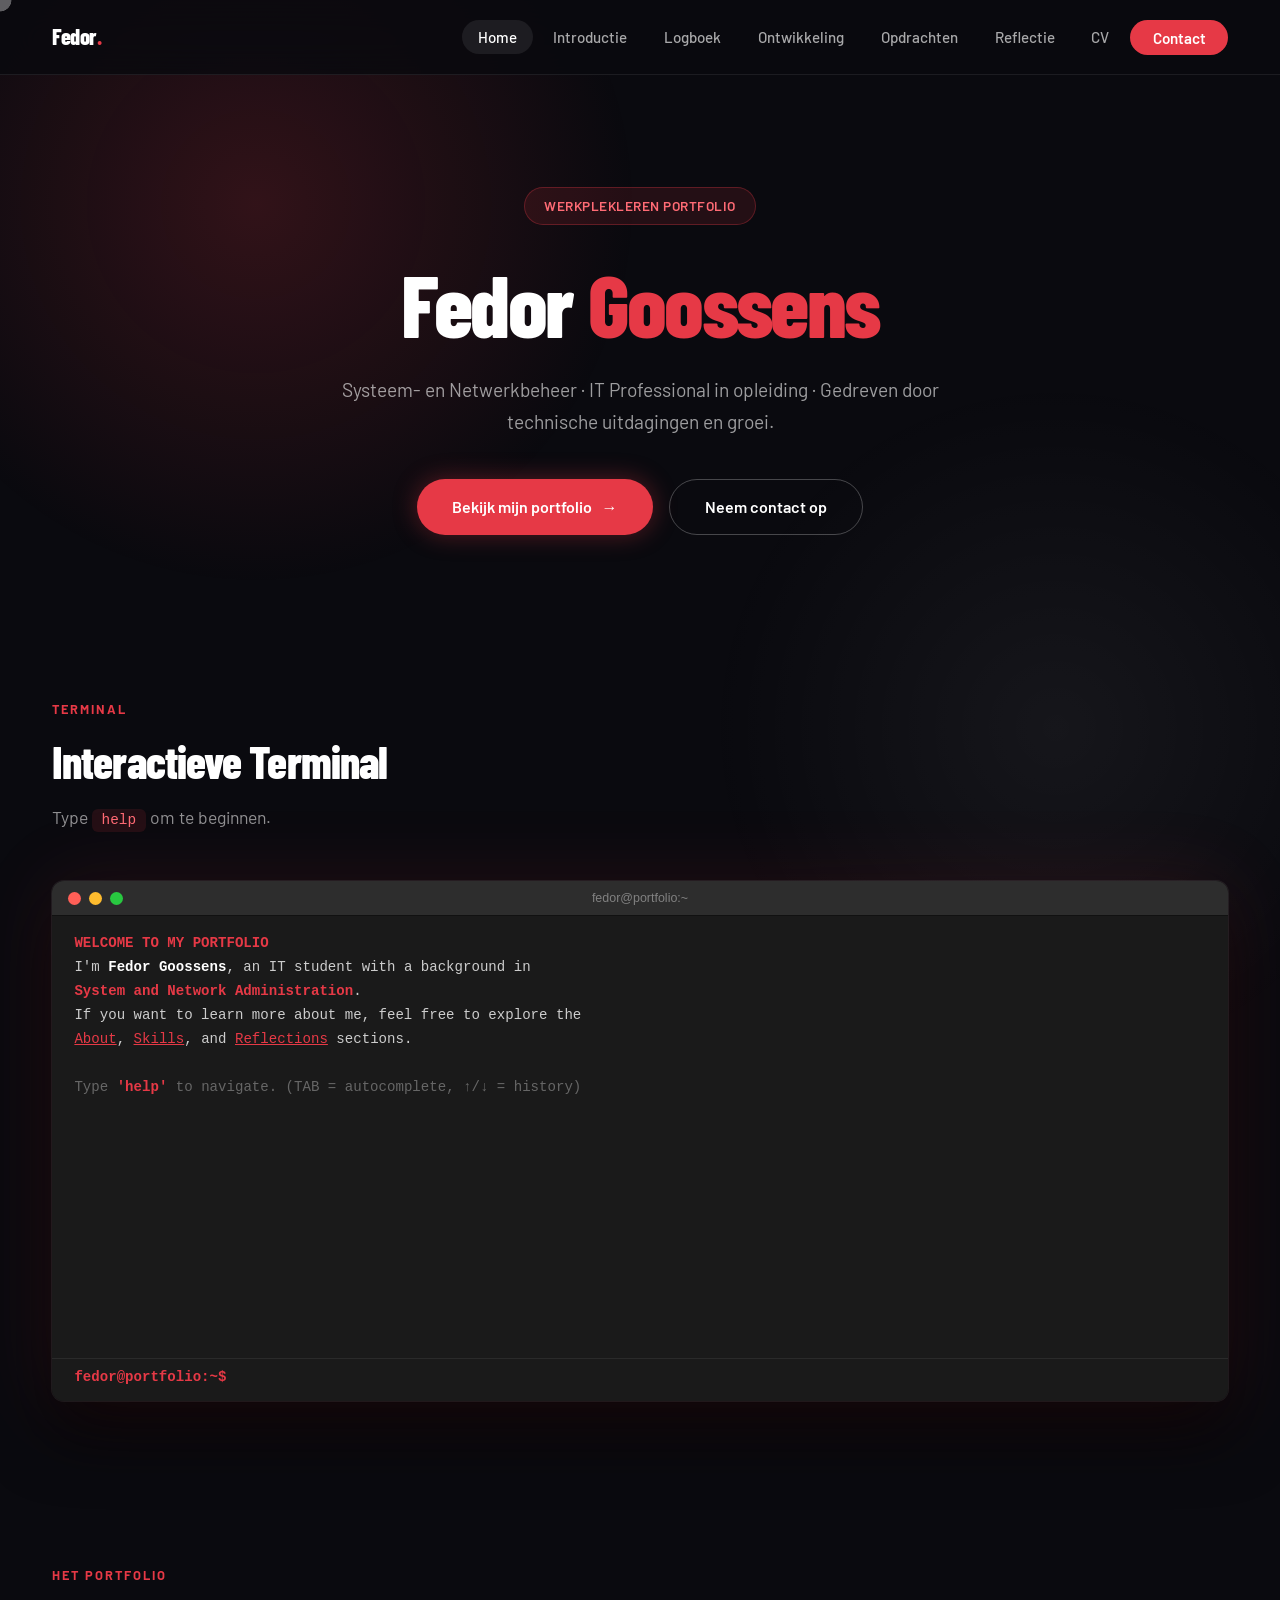
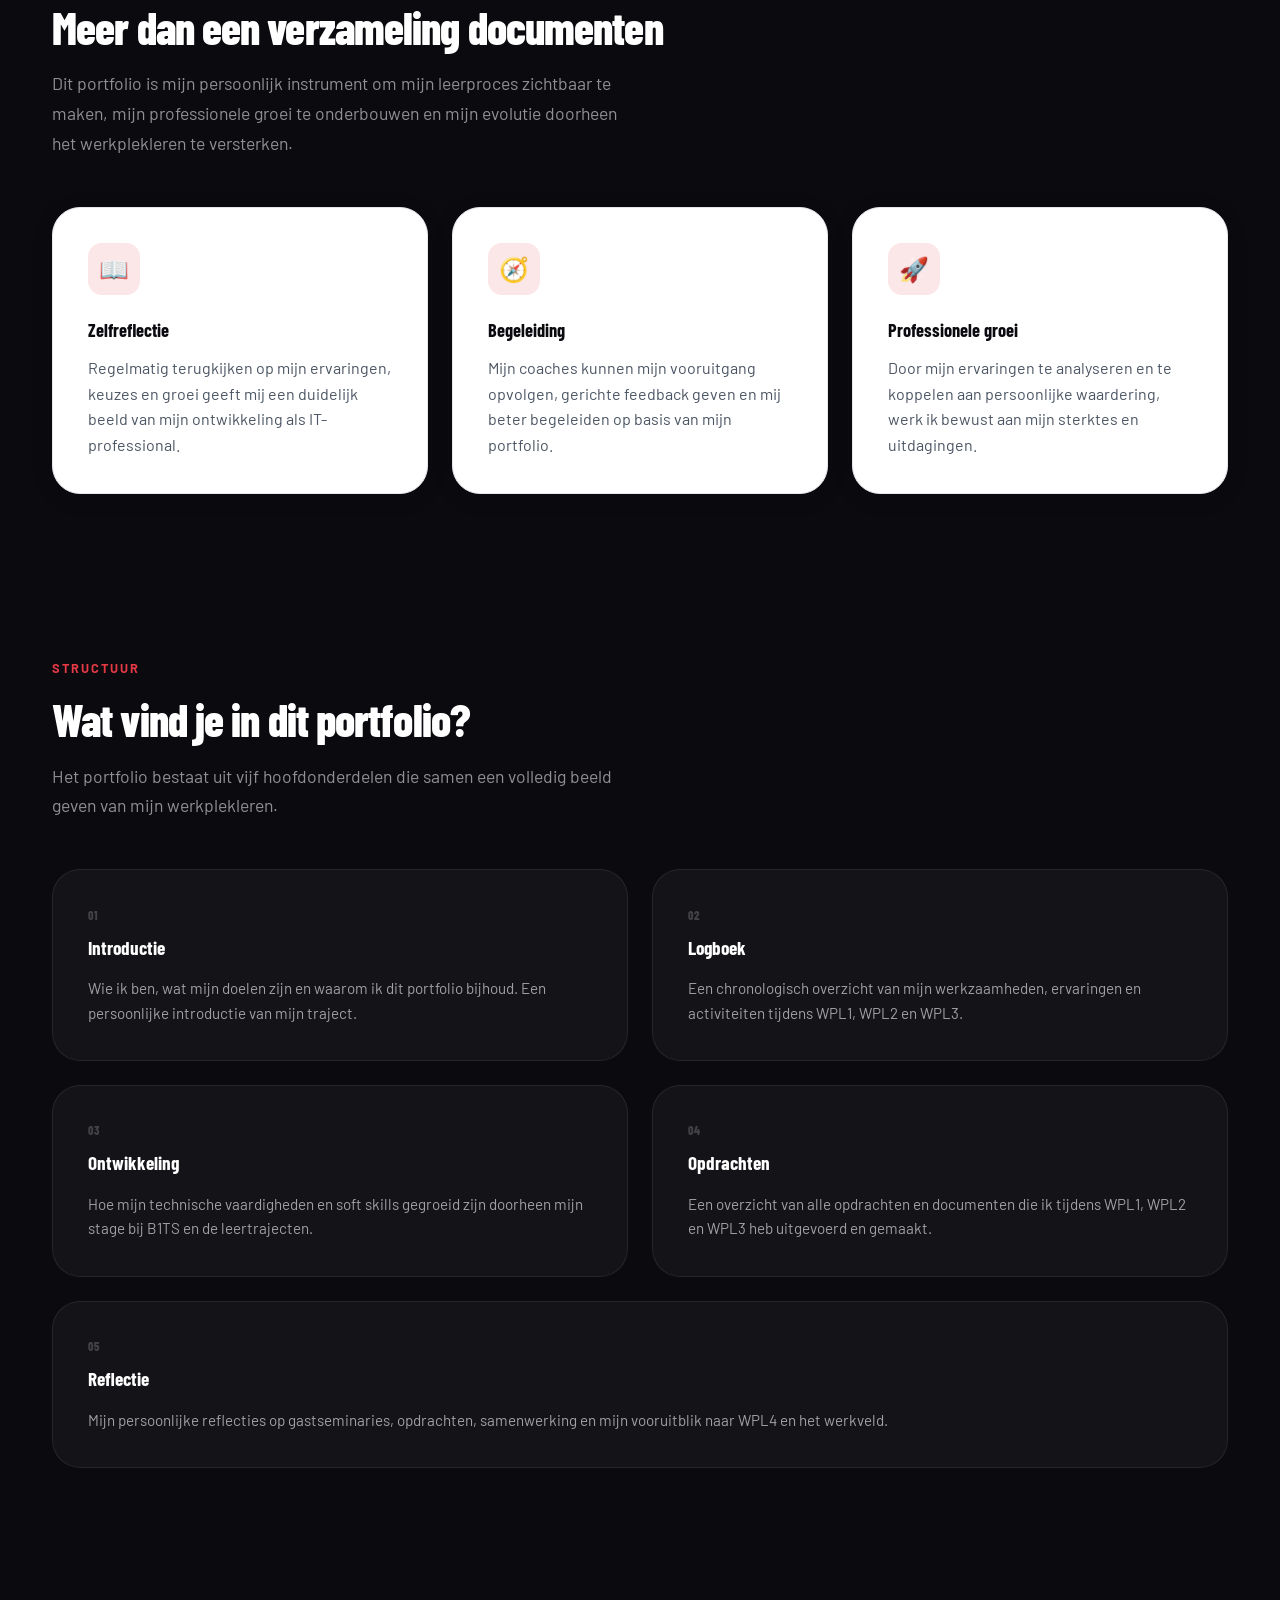
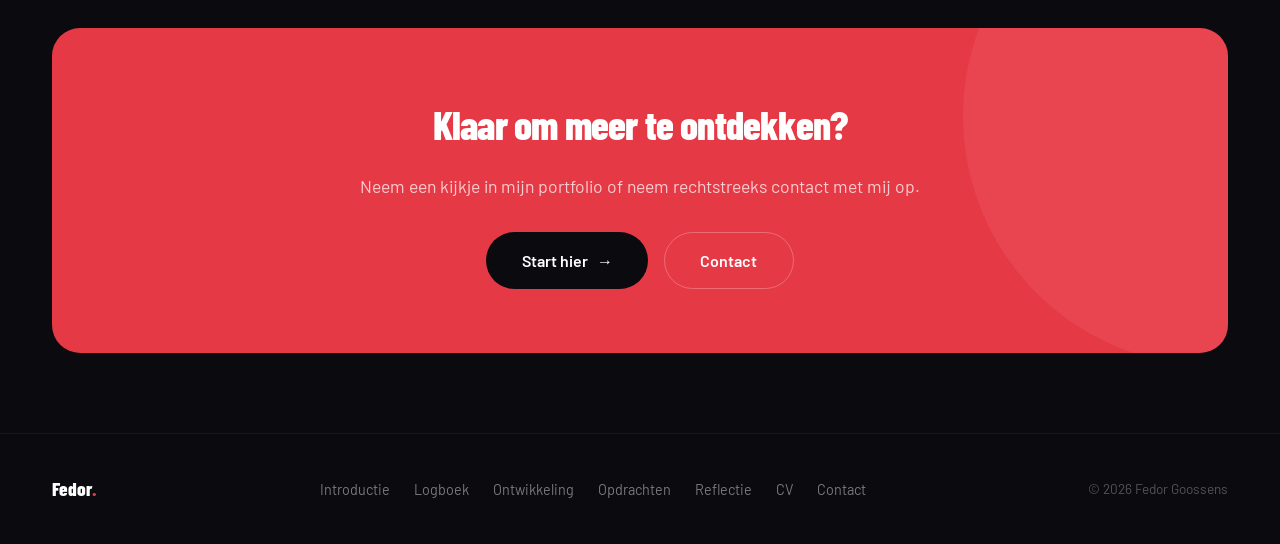
==== index.html @ 0ab0ee17 "Add files via upload" ====
<!DOCTYPE html>
<html lang="nl">
<head>
    <meta charset="UTF-8">
    <meta name="viewport" content="width=device-width, initial-scale=1.0">
    <title>Portfolio – Fedor Goossens</title>
    <link rel="stylesheet" href="https://cdnjs.cloudflare.com/ajax/libs/animate.css/4.1.1/animate.min.css">
    <link rel="stylesheet" href="style.css">
</head>
<body>

<!-- ===== NAVIGATIE ===== -->
<header>
    <nav class="navbar">
        <a href="index.html" class="logo">Fedor<span>.</span></a>
        <ul class="nav-links" id="navLinks">
            <li><a href="index.html" class="active">Home</a></li>
            <li><a href="introductie.html">Introductie</a></li>
            <li><a href="logboek.html">Logboek</a></li>
            <li><a href="ontwikkeling.html">Ontwikkeling</a></li>
            <li><a href="opdrachten.html">Opdrachten</a></li>
            <li><a href="reflectie.html">Reflectie</a></li>
            <li><a href="cv.html">CV</a></li>
            <li><a href="contact.html" class="nav-cta">Contact</a></li>
        </ul>
        <div class="nav-toggle" id="navToggle">
            <span></span><span></span><span></span>
        </div>
    </nav>
</header>

<!-- ===== HERO ===== -->
<section class="hero">
    <div class="container">
        <div class="hero-badge fade-up d1"> Werkplekleren Portfolio</div>
        <h1 class="fade-up d2">Fedor <span class="highlight">Goossens</span></h1>
        <p class="fade-up d3">Systeem- en Netwerkbeheer · IT Professional in opleiding · Gedreven door technische uitdagingen en groei.</p>
        <div class="fade-up d4" style="display:flex; gap:1rem; justify-content:center; flex-wrap:wrap;">
            <a href="introductie.html" class="btn btn-primary btn-arrow"><span>Bekijk mijn portfolio</span></a>
            <a href="contact.html" class="btn btn-outline"><span>Neem contact op</span></a>
        </div>
    </div>
</section>

<!-- ===== TERMINAL ===== -->
<section>
    <div class="container">
        <div class="fade-up">
            <div class="section-label">Terminal</div>
            <h2 class="section-title">Interactieve Terminal</h2>
            <p class="section-subtitle">Type <code style="background:rgba(230,57,70,0.12);color:#ff6b75;padding:0.2rem 0.6rem;border-radius:6px;font-size:0.9rem;">help</code> om te beginnen.</p>
        </div>
        <div id="terminal-wrapper" class="fade-up d2">
            <div id="terminal">
                <div id="terminal-titlebar">
                    <span class="t-dot" style="background:#ff5f57;"></span>
                    <span class="t-dot" style="background:#febc2e;"></span>
                    <span class="t-dot" style="background:#28c840;"></span>
                    <span id="terminal-title">fedor@portfolio:~</span>
                </div>
                <div id="terminal-output">
                    <div class="t-welcome">
                        <span class="t-red">WELCOME TO MY PORTFOLIO</span><br>
                        I'm <span class="t-white">Fedor Goossens</span>, an IT student with a background in<br>
                        <span class="t-red">System and Network Administration</span>.<br>
                        If you want to learn more about me, feel free to explore the<br>
                        <span class="t-link" onclick="navigateTo('introductie.html')">About</span>, <span class="t-link" onclick="navigateTo('ontwikkeling.html')">Skills</span>, and <span class="t-link" onclick="navigateTo('reflectie.html')">Reflections</span> sections.<br><br>
                        <span class="t-muted">Type <span class="t-red">'help'</span> to navigate. (TAB = autocomplete, ↑/↓ = history)</span>
                    </div>
                </div>
                <div id="terminal-input-line">
                    <span class="t-prompt">fedor@portfolio:~$&nbsp;</span>
                    <input type="text" id="terminal-input" autocomplete="off" autocorrect="off" autocapitalize="off" spellcheck="false" placeholder="">
                </div>
            </div>
        </div>
    </div>
</section>

<!-- ===== OVER HET PORTFOLIO ===== -->
<section>
    <div class="container">
        <div class="fade-up">
            <div class="section-label">Het portfolio</div>
            <h2 class="section-title">Meer dan een verzameling documenten</h2>
            <p class="section-subtitle">Dit portfolio is mijn persoonlijk instrument om mijn leerproces zichtbaar te maken, mijn professionele groei te onderbouwen en mijn evolutie doorheen het werkplekleren te versterken.</p>
        </div>
        <div class="grid-3">
            <div class="card fade-up d1">
                <div class="card-icon">📖</div>
                <h3 style="font-family:'Barlow Condensed',sans-serif; font-size:1.15rem; font-weight:700; margin-bottom:0.6rem;">Zelfreflectie</h3>
                <p>Regelmatig terugkijken op mijn ervaringen, keuzes en groei geeft mij een duidelijk beeld van mijn ontwikkeling als IT-professional.</p>
            </div>
            <div class="card fade-up d2">
                <div class="card-icon">🧭</div>
                <h3 style="font-family:'Barlow Condensed',sans-serif; font-size:1.15rem; font-weight:700; margin-bottom:0.6rem;">Begeleiding</h3>
                <p>Mijn coaches kunnen mijn vooruitgang opvolgen, gerichte feedback geven en mij beter begeleiden op basis van mijn portfolio.</p>
            </div>
            <div class="card fade-up d3">
                <div class="card-icon">🚀</div>
                <h3 style="font-family:'Barlow Condensed',sans-serif; font-size:1.15rem; font-weight:700; margin-bottom:0.6rem;">Professionele groei</h3>
                <p>Door mijn ervaringen te analyseren en te koppelen aan persoonlijke waardering, werk ik bewust aan mijn sterktes en uitdagingen.</p>
            </div>
        </div>
    </div>
</section>

<!-- ===== STRUCTUUR ===== -->
<section>
    <div class="container">
        <div class="fade-up">
            <div class="section-label">Structuur</div>
            <h2 class="section-title">Wat vind je in dit portfolio?</h2>
            <p class="section-subtitle">Het portfolio bestaat uit vijf hoofdonderdelen die samen een volledig beeld geven van mijn werkplekleren.</p>
        </div>
        <div class="grid-2">
            <a href="introductie.html" class="card-dark fade-up d1" style="text-decoration:none;">
                <div class="step-number">01</div>
                <h3>Introductie</h3>
                <p>Wie ik ben, wat mijn doelen zijn en waarom ik dit portfolio bijhoud. Een persoonlijke introductie van mijn traject.</p>
            </a>
            <a href="logboek.html" class="card-dark fade-up d2" style="text-decoration:none;">
                <div class="step-number">02</div>
                <h3>Logboek</h3>
                <p>Een chronologisch overzicht van mijn werkzaamheden, ervaringen en activiteiten tijdens WPL1, WPL2 en WPL3.</p>
            </a>
            <a href="ontwikkeling.html" class="card-dark fade-up d3" style="text-decoration:none;">
                <div class="step-number">03</div>
                <h3>Ontwikkeling</h3>
                <p>Hoe mijn technische vaardigheden en soft skills gegroeid zijn doorheen mijn stage bij B1TS en de leertrajecten.</p>
            </a>
            <a href="opdrachten.html" class="card-dark fade-up d4" style="text-decoration:none;">
                <div class="step-number">04</div>
                <h3>Opdrachten</h3>
                <p>Een overzicht van alle opdrachten en documenten die ik tijdens WPL1, WPL2 en WPL3 heb uitgevoerd en gemaakt.</p>
            </a>
            <a href="reflectie.html" class="card-dark fade-up d5" style="text-decoration:none; grid-column: 1 / -1;">
                <div class="step-number">05</div>
                <h3>Reflectie</h3>
                <p>Mijn persoonlijke reflecties op gastseminaries, opdrachten, samenwerking en mijn vooruitblik naar WPL4 en het werkveld.</p>
            </a>
        </div>
    </div>
</section>

<!-- ===== CTA ===== -->
<section>
    <div class="container">
        <div class="cta-banner fade-up">
            <h2>Klaar om meer te ontdekken?</h2>
            <p>Neem een kijkje in mijn portfolio of neem rechtstreeks contact met mij op.</p>
            <div style="display:flex; gap:1rem; justify-content:center; flex-wrap:wrap;">
                <a href="introductie.html" class="btn btn-dark btn-arrow"><span>Start hier</span></a>
                <a href="contact.html" class="btn btn-outline"><span>Contact</span></a>
            </div>
        </div>
    </div>
</section>


<!-- ===== FOOTER ===== -->
<footer>
    <div class="container">
        <div class="footer-inner">
            <a href="index.html" class="footer-logo">Fedor<span>.</span></a>
            <div class="footer-links">
                <a href="introductie.html">Introductie</a>
                <a href="logboek.html">Logboek</a>
                <a href="ontwikkeling.html">Ontwikkeling</a>
                <a href="opdrachten.html">Opdrachten</a>
                <a href="reflectie.html">Reflectie</a>
                <a href="cv.html">CV</a>
                <a href="contact.html">Contact</a>
            </div>
            <span class="footer-copy">© 2026 Fedor Goossens</span>
        </div>
    </div>
</footer>

<script>
    // Hamburger menu
    const toggle = document.getElementById('navToggle');
    const links  = document.getElementById('navLinks');
    toggle.addEventListener('click', () => links.classList.toggle('open'));

    // Fade-up on scroll
    const observer = new IntersectionObserver((entries) => {
        entries.forEach(e => {
            if (e.isIntersecting) {
                e.target.style.animation = 'fadeUp 0.7s cubic-bezier(0.4,0,0.2,1) forwards';
                observer.unobserve(e.target);
            }
        });
    }, { threshold: 0.1 });

    document.querySelectorAll('.card, .card-dark, .cta-banner').forEach(el => {
        if (!el.classList.contains('fade-up')) {
            el.style.opacity = '0';
            observer.observe(el);
        }
    });
</script>

<script>
// ===== TERMINAL =====
const output   = document.getElementById('terminal-output');
const input    = document.getElementById('terminal-input');
const wrapper  = document.getElementById('terminal-wrapper');
let history    = [];
let historyIdx = -1;

const COMMANDS = ['help','ls','whoami','skills','contact','status','ping','uptime','neofetch','man','clear',
                  'introductie','logboek','ontwikkeling','opdrachten','reflectie','home'];

const BOOT_TIME = new Date(Date.now() - 1000 * 60 * 60 * 24 * 12);

function navigateTo(page) { window.location.href = page; }

function print(html) {
    const div = document.createElement('div');
    div.className = 't-line';
    div.innerHTML = html;
    output.appendChild(div);
    output.scrollTop = output.scrollHeight;
}

function printBlank() {
    const div = document.createElement('span');
    div.className = 't-blank';
    output.appendChild(div);
    output.scrollTop = output.scrollHeight;
}

function handleCommand(raw) {
    const trimmed = raw.trim();
    if (!trimmed) return;

    history.unshift(trimmed);
    historyIdx = -1;

    print(`<span class="t-cmd-echo">fedor@portfolio:~$ ${escHtml(trimmed)}</span>`);

    const parts = trimmed.split(/\s+/);
    const cmd   = parts[0].toLowerCase();
    const args  = parts.slice(1);

    switch (cmd) {

        case 'help':
            print('<span class="t-white t-bold">commands:</span>');
            print('  <span class="t-cyan">help</span>                  toon beschikbare commando\'s');
            print('  <span class="t-cyan">ls</span> <span class="t-muted">[ -l ]</span>             toon secties');
            print('  <span class="t-cyan">whoami</span>                over mij');
            print('  <span class="t-cyan">skills</span> <span class="t-muted">[--top]</span>        toon vaardigheden');
            print('  <span class="t-cyan">contact</span>               contactgegevens');
            print('  <span class="t-cyan">status</span>                beschikbaarheid / focus');
            print('  <span class="t-cyan">ping</span> <span class="t-muted">&lt;target&gt;</span>         simuleer ping');
            print('  <span class="t-cyan">uptime</span>                portfolio uptime');
            print('  <span class="t-cyan">neofetch</span>              systeem samenvatting');
            print('  <span class="t-cyan">man</span> <span class="t-muted">&lt;topic&gt;</span>           mini handleiding');
            print('  <span class="t-cyan">clear</span>                 leeg scherm');
            printBlank();
            print('<span class="t-white t-bold">secties:</span>');
            print('  home | introductie | logboek | ontwikkeling | opdrachten | reflectie | contact');
            printBlank();
            print('<span class="t-muted">tip: typ een sectienaam om er naartoe te gaan (bv. \'skills\')</span>');
            break;

        case 'ls':
            if (args.includes('-l')) {
                print('<span class="t-muted">drwxr-xr-x  introductie/</span>');
                print('<span class="t-muted">drwxr-xr-x  logboek/</span>');
                print('<span class="t-muted">drwxr-xr-x  ontwikkeling/</span>');
                print('<span class="t-muted">drwxr-xr-x  opdrachten/</span>');
                print('<span class="t-muted">drwxr-xr-x  reflectie/</span>');
                print('<span class="t-muted">-rw-r--r--  contact.html</span>');
            } else {
                print('<span class="t-cyan">introductie/</span>  <span class="t-cyan">logboek/</span>  <span class="t-cyan">ontwikkeling/</span>  <span class="t-cyan">opdrachten/</span>  <span class="t-cyan">reflectie/</span>  <span class="t-cyan">contact.html</span>');
            }
            break;

        case 'whoami':
            printBlank();
            print('<span class="t-white t-bold">Fedor Goossens</span>');
            printBlank();
            print('  <span class="t-table-key">Opleiding</span>     <span class="t-table-val">Systeem- en Netwerkbeheer (SNE)</span>');
            print('  <span class="t-table-key">Stage</span>         <span class="t-table-val">B1TS – IT bedrijf</span>');
            print('  <span class="t-table-key">Focus</span>         <span class="t-table-val">Linux, netwerken, automatisatie</span>');
            print('  <span class="t-table-key">Ambitie</span>       <span class="t-table-val">Systeembeheerder / Netwerkbeheerder</span>');
            print('  <span class="t-table-key">Sterktes</span>      <span class="t-table-val">Analytisch denken, troubleshooting, zelfstandig</span>');
            printBlank();
            break;

        case 'skills':
            if (args.includes('--top')) {
                print('<span class="t-white t-bold">Top skills:</span>');
                print('  <span class="t-red">★★★★★</span>  WatchGuard / Firewall');
                print('  <span class="t-red">★★★★★</span>  VLAN & Netwerksegmentatie');
                print('  <span class="t-red">★★★★☆</span>  Linux (Ubuntu Server)');
                print('  <span class="t-red">★★★★☆</span>  Veeam Backup & Replication');
                print('  <span class="t-red">★★★★☆</span>  PowerShell / Scripting');
            } else {
                print('<span class="t-white t-bold">Technische skills:</span>');
                print('  <span class="t-cyan">Netwerk</span>     WatchGuard, VLAN, UniFi, DHCP, VPN, Trunking');
                print('  <span class="t-cyan">Servers</span>     Windows Server, Ubuntu Server, Azure, iLO');
                print('  <span class="t-cyan">Tools</span>       Veeam, Pulseway, TeamViewer, Windows Admin Center');
                print('  <span class="t-cyan">Scripting</span>   PowerShell, Podman, Bash');
                printBlank();
                print('<span class="t-muted">Tip: gebruik \'skills --top\' voor top 5 • of ga naar </span><span class="t-link" onclick="navigateTo(\'ontwikkeling.html\')">ontwikkeling</span>');
            }
            break;

        case 'contact':
            printBlank();
            print('  <span class="t-table-key">📧 Email</span>     <span class="t-white">fedor.goossens@outlook.com</span>');
            print('  <span class="t-table-key">🌐 Portfolio</span>  <span class="t-white">localhost:3000</span>');
            printBlank();
            print('  <span class="t-muted">Of ga direct naar de </span><span class="t-link" onclick="navigateTo(\'contact.html\')">contactpagina</span>');
            printBlank();
            break;

        case 'status':
            printBlank();
            print('  <span class="t-green">●</span>  <span class="t-white">Beschikbaar voor WPL4</span>');
            print('  <span class="t-green">●</span>  <span class="t-white">Reactietijd: &lt; 24 uur</span>');
            print('  <span class="t-yellow">●</span>  <span class="t-white">Focus: Linux, netwerken & automatisatie</span>');
            print('  <span class="t-cyan">●</span>  <span class="t-white">Stage bij B1TS – WPL3 voltooid</span>');
            printBlank();
            break;

        case 'ping':
            const target = args[0] || 'portfolio';
            print(`PING ${escHtml(target)} – 56 data bytes`);
            [12, 9, 11, 10].forEach((ms, i) => {
                setTimeout(() => print(`64 bytes from ${escHtml(target)}: icmp_seq=${i+1} ttl=64 time=<span class="t-green">${ms} ms</span>`), i * 300);
            });
            setTimeout(() => {
                print('');
                print(`--- ${escHtml(target)} ping statistics ---`);
                print('4 packets transmitted, <span class="t-green">4 received</span>, 0% packet loss');
            }, 1400);
            break;

        case 'uptime':
            const now   = new Date();
            const diff  = now - BOOT_TIME;
            const days  = Math.floor(diff / 86400000);
            const hours = Math.floor((diff % 86400000) / 3600000);
            const mins  = Math.floor((diff % 3600000) / 60000);
            print(`up <span class="t-green">${days} days, ${hours}:${String(mins).padStart(2,'0')}</span>, load average: <span class="t-cyan">0.42, 0.38, 0.31</span>`);
            break;

        case 'neofetch':
            printBlank();
            print('        <span class="t-red">██████</span>      <span class="t-white t-bold">fedor</span><span class="t-muted">@</span><span class="t-white t-bold">portfolio</span>');
            print('       <span class="t-red">████████</span>     <span class="t-muted">──────────────────</span>');
            print('      <span class="t-red">██</span>  <span class="t-white">██</span>  <span class="t-red">██</span>    <span class="t-cyan">OS:</span>      Portfolio v1.0');
            print('      <span class="t-red">████████████</span>  <span class="t-cyan">Shell:</span>   terminal.js');
            print('       <span class="t-red">██████████</span>   <span class="t-cyan">Opleiding:</span> SNE – Systeem & Netwerk');
            print('        <span class="t-red">████████</span>    <span class="t-cyan">Stage:</span>   B1TS');
            print('         <span class="t-red">██████</span>     <span class="t-cyan">Focus:</span>   Linux · Netwerk · Cloud');
            print('          <span class="t-red">████</span>      <span class="t-cyan">Email:</span>   fedor.goossens@outlook.com');
            printBlank();
            break;

        case 'man':
            const topic = args[0];
            const manuals = {
                whoami:   'Geeft informatie over Fedor Goossens: opleiding, stage, focus en sterktes.',
                skills:   'Toont technische vaardigheden. Gebruik --top voor de top 5.',
                contact:  'Toont contactgegevens en een link naar het contactformulier.',
                ping:     'Simuleert een netwerkping naar een doelwit. Gebruik: ping <target>',
                neofetch: 'Toont een systeem-samenvatting in ASCII stijl.',
                status:   'Toont beschikbaarheid, reactietijd en huidige focus.',
                ls:       'Toont de secties van het portfolio. Gebruik -l voor details.',
                uptime:   'Toont hoe lang het portfolio al online is.',
            };
            if (!topic) {
                print('<span class="t-yellow">Gebruik: man &lt;command&gt;</span>');
                print(`Beschikbare topics: ${Object.keys(manuals).join(', ')}`);
            } else if (manuals[topic]) {
                printBlank();
                print(`<span class="t-white t-bold">MAN PAGE – ${topic.toUpperCase()}</span>`);
                print(`  ${manuals[topic]}`);
                printBlank();
            } else {
                print(`<span class="t-yellow">Geen handleiding voor '${escHtml(topic)}'</span>`);
            }
            break;

        case 'clear':
            output.innerHTML = '';
            break;

        // Navigatie shortcuts
        case 'home':         navigateTo('index.html');        break;
        case 'introductie':  navigateTo('introductie.html');  break;
        case 'logboek':      navigateTo('logboek.html');      break;
        case 'ontwikkeling': navigateTo('ontwikkeling.html'); break;
        case 'skills':       navigateTo('ontwikkeling.html'); break;
        case 'opdrachten':   navigateTo('opdrachten.html');   break;
        case 'reflectie':    navigateTo('reflectie.html');    break;
        case 'about':        navigateTo('introductie.html');  break;
        case 'education':    navigateTo('ontwikkeling.html'); break;

        default:
            print(`<span class="t-yellow">Commando niet gevonden: '${escHtml(cmd)}'</span> — typ <span class="t-red">help</span> voor een overzicht.`);
    }
}

function escHtml(str) {
    return str.replace(/&/g,'&amp;').replace(/</g,'&lt;').replace(/>/g,'&gt;');
}

// Input afhandeling
input.addEventListener('keydown', (e) => {
    if (e.key === 'Enter') {
        handleCommand(input.value);
        input.value = '';
    } else if (e.key === 'ArrowUp') {
        e.preventDefault();
        if (historyIdx < history.length - 1) {
            historyIdx++;
            input.value = history[historyIdx];
        }
    } else if (e.key === 'ArrowDown') {
        e.preventDefault();
        if (historyIdx > 0) {
            historyIdx--;
            input.value = history[historyIdx];
        } else {
            historyIdx = -1;
            input.value = '';
        }
    } else if (e.key === 'Tab') {
        e.preventDefault();
        const val = input.value.trim();
        const match = COMMANDS.find(c => c.startsWith(val));
        if (match) input.value = match;
    }
});

// Klik op terminal = focus input
document.getElementById('terminal').addEventListener('click', () => input.focus());
</script>
    <script src="cursor.js"></script>
    <script src="scroll-animate.js"></script>
    <script>const sa = new ScrollAnimate();</script>
</body>
</html>
---- style.css ----
/* ============================================================
   FEDOR GOOSSENS – PORTFOLIO  |  style.css
   Dark theme · Rood/Wit glow · Klikkracht-geïnspireerd
   ============================================================ */

@import url('https://fonts.googleapis.com/css2?family=Barlow+Condensed:wght@600;700;800&family=Barlow:wght@300;400;500;600&display=swap');

/* ===== VARIABELEN ===== */
:root {
    --bg:           #0a0a0f;
    --bg-card:      #ffffff;
    --bg-card2:     #f8f8fc;
    --text-dark:    #0a0a0f;
    --text-white:   #ffffff;
    --text-muted:   #6b7280;
    --red:          #e63946;
    --red-glow:     rgba(230, 57, 70, 0.45);
    --red-soft:     rgba(230, 57, 70, 0.12);
    --white-glow:   rgba(255, 255, 255, 0.08);
    --border:       rgba(255,255,255,0.08);
    --border-card:  #e5e7eb;
    --radius-xl:    28px;
    --radius-lg:    20px;
    --radius-md:    14px;
    --radius-pill:  60px;
    --shadow-card:  0 4px 24px rgba(0,0,0,0.08);
    --shadow-hover: 0 20px 48px rgba(0,0,0,0.14);
    --transition:   all 0.3s cubic-bezier(0.4, 0, 0.2, 1);
}

/* ===== RESET ===== */
*, *::before, *::after {
    margin: 0;
    padding: 0;
    box-sizing: border-box;
}

html { scroll-behavior: smooth; }

body {
    background-color: var(--bg);
    font-family: 'Barlow', system-ui, sans-serif;
    color: var(--text-white);
    line-height: 1.6;
    -webkit-font-smoothing: antialiased;
    overflow-x: hidden;
}

/* ===== ACHTERGROND GLOW ===== */
body::before {
    content: '';
    position: fixed;
    top: -20%;
    left: -10%;
    width: 60vw;
    height: 60vw;
    background: radial-gradient(ellipse, rgba(230,57,70,0.18) 0%, transparent 70%);
    border-radius: 50%;
    pointer-events: none;
    z-index: 0;
    animation: glowPulse 8s ease-in-out infinite alternate;
}

body::after {
    content: '';
    position: fixed;
    bottom: -20%;
    right: -10%;
    width: 55vw;
    height: 55vw;
    background: radial-gradient(ellipse, rgba(255,255,255,0.05) 0%, transparent 70%);
    border-radius: 50%;
    pointer-events: none;
    z-index: 0;
    animation: glowPulse 10s ease-in-out infinite alternate-reverse;
}

@keyframes glowPulse {
    0%   { opacity: 0.6; transform: scale(1); }
    100% { opacity: 1;   transform: scale(1.1); }
}

/* ===== FADE-IN ANIMATIES ===== */
@keyframes fadeUp {
    from { opacity: 0; transform: translateY(32px); }
    to   { opacity: 1; transform: translateY(0); }
}

@keyframes fadeIn {
    from { opacity: 0; }
    to   { opacity: 1; }
}

.fade-up {
    opacity: 0;
    animation: fadeUp 0.7s cubic-bezier(0.4,0,0.2,1) forwards;
}

.fade-up.d1 { animation-delay: 0.1s; }
.fade-up.d2 { animation-delay: 0.2s; }
.fade-up.d3 { animation-delay: 0.3s; }
.fade-up.d4 { animation-delay: 0.4s; }
.fade-up.d5 { animation-delay: 0.5s; }
.fade-up.d6 { animation-delay: 0.6s; }

/* ===== CONTAINER ===== */
.container {
    max-width: 1240px;
    margin: 0 auto;
    padding: 0 2rem;
    position: relative;
    z-index: 1;
}

/* ===== NAVIGATIE ===== */
header {
    position: sticky;
    top: 0;
    z-index: 100;
    background: rgba(10, 10, 15, 0.85);
    backdrop-filter: blur(20px);
    -webkit-backdrop-filter: blur(20px);
    border-bottom: 1px solid var(--border);
}

.navbar {
    display: flex;
    justify-content: space-between;
    align-items: center;
    padding: 1.2rem 2rem;
    max-width: 1240px;
    margin: 0 auto;
}

.logo {
    font-family: 'Barlow Condensed', sans-serif;
    font-size: 1.4rem;
    font-weight: 800;
    color: var(--text-white);
    text-decoration: none;
    letter-spacing: -0.02em;
}

.logo span {
    color: var(--red);
}

.nav-links {
    display: flex;
    align-items: center;
    gap: 0.3rem;
    list-style: none;
}

.nav-links a {
    text-decoration: none;
    color: rgba(255,255,255,0.65);
    font-weight: 500;
    font-size: 0.95rem;
    padding: 0.5rem 1rem;
    border-radius: var(--radius-pill);
    transition: var(--transition);
    position: relative;
}

.nav-links a:hover,
.nav-links a.active {
    color: var(--text-white);
    background: rgba(255,255,255,0.08);
}

.nav-cta {
    background: var(--red) !important;
    color: var(--text-white) !important;
    padding: 0.55rem 1.4rem !important;
    border-radius: var(--radius-pill) !important;
    font-weight: 600 !important;
    overflow: hidden;
    position: relative;
}

.nav-cta::after {
    content: '';
    position: absolute;
    inset: 0;
    background: rgba(255,255,255,0);
    transition: var(--transition);
}

.nav-cta:hover::after {
    background: rgba(255,255,255,0.12);
}

/* Hamburger menu (mobiel) */
.nav-toggle {
    display: none;
    flex-direction: column;
    gap: 5px;
    cursor: pointer;
    padding: 4px;
}

.nav-toggle span {
    width: 24px;
    height: 2px;
    background: var(--text-white);
    border-radius: 2px;
    transition: var(--transition);
}

/* ===== HERO SECTION ===== */
.hero {
    padding: 7rem 0 5rem;
    position: relative;
    z-index: 1;
    text-align: center;
}

.hero-badge {
    display: inline-flex;
    align-items: center;
    gap: 0.5rem;
    background: rgba(230,57,70,0.12);
    border: 1px solid rgba(230,57,70,0.3);
    color: #ff6b75;
    padding: 0.45rem 1.2rem;
    border-radius: var(--radius-pill);
    font-size: 0.85rem;
    font-weight: 600;
    margin-bottom: 2rem;
    letter-spacing: 0.5px;
    text-transform: uppercase;
}

.hero h1 {
    font-family: 'Barlow Condensed', sans-serif;
    font-size: clamp(2.8rem, 7vw, 5.5rem);
    font-weight: 800;
    line-height: 1.05;
    letter-spacing: -0.03em;
    margin-bottom: 1.5rem;
    color: var(--text-white);
}

.hero h1 .highlight {
    color: var(--red);
}

.hero p {
    font-size: 1.2rem;
    color: rgba(255,255,255,0.6);
    max-width: 600px;
    margin: 0 auto 2.5rem;
    line-height: 1.7;
}

/* ===== KNOPPEN ===== */
.btn {
    display: inline-flex;
    align-items: center;
    gap: 0.6rem;
    padding: 0.9rem 2.2rem;
    border-radius: var(--radius-pill);
    font-size: 1rem;
    font-weight: 600;
    text-decoration: none;
    cursor: pointer;
    border: none;
    transition: var(--transition);
    position: relative;
    overflow: hidden;
    font-family: 'Barlow', sans-serif;
}

.btn::before {
    content: '';
    position: absolute;
    left: -100%;
    top: 0;
    width: 100%;
    height: 100%;
    background: rgba(255,255,255,0.15);
    transition: left 0.35s cubic-bezier(0.4,0,0.2,1);
    z-index: 0;
}

.btn:hover::before {
    left: 0;
}

.btn span, .btn svg {
    position: relative;
    z-index: 1;
}

.btn-primary {
    background: var(--red);
    color: white;
    box-shadow: 0 0 24px rgba(230,57,70,0.35);
}

.btn-primary:hover {
    transform: translateY(-2px);
    box-shadow: 0 0 36px rgba(230,57,70,0.55);
}

.btn-outline {
    background: transparent;
    color: var(--text-white);
    border: 1.5px solid rgba(255,255,255,0.25);
}

.btn-outline:hover {
    border-color: rgba(255,255,255,0.6);
    transform: translateY(-2px);
}

.btn-dark {
    background: var(--text-dark);
    color: white;
}

.btn-dark:hover {
    background: #1a1a2e;
    transform: translateY(-2px);
}

.btn-arrow::after {
    content: '→';
    transition: transform 0.3s ease;
}

.btn-arrow:hover::after {
    transform: translateX(4px);
}

/* ===== KAARTJES ===== */
.card {
    background: var(--bg-card);
    border-radius: var(--radius-xl);
    padding: 2.2rem;
    border: 1px solid var(--border-card);
    box-shadow: var(--shadow-card);
    transition: var(--transition);
    color: var(--text-dark);
}

.card:hover {
    transform: translateY(-6px);
    box-shadow: var(--shadow-hover);
}

.card h2, .card h3 {
    color: var(--text-dark);
    font-family: 'Barlow Condensed', sans-serif;
}

.card p, .card li {
    color: #4b5563;
}

/* ===== SECTIES ===== */
section {
    padding: 5rem 0;
    position: relative;
    z-index: 1;
}

.section-label {
    display: inline-block;
    font-size: 0.8rem;
    font-weight: 700;
    letter-spacing: 2px;
    text-transform: uppercase;
    color: var(--red);
    margin-bottom: 1rem;
}

.section-title {
    font-family: 'Barlow Condensed', sans-serif;
    font-size: clamp(1.8rem, 4vw, 2.8rem);
    font-weight: 800;
    letter-spacing: -0.02em;
    margin-bottom: 1rem;
    color: var(--text-white);
    line-height: 1.15;
}

.section-subtitle {
    color: rgba(255,255,255,0.55);
    font-size: 1.1rem;
    max-width: 580px;
    line-height: 1.7;
    margin-bottom: 3rem;
}

/* ===== GRID ===== */
.grid-3 {
    display: grid;
    grid-template-columns: repeat(3, 1fr);
    gap: 1.5rem;
}

.grid-2 {
    display: grid;
    grid-template-columns: repeat(2, 1fr);
    gap: 1.5rem;
}

/* ===== KAART ICOON ===== */
.card-icon {
    width: 52px;
    height: 52px;
    border-radius: 14px;
    background: var(--red-soft);
    display: flex;
    align-items: center;
    justify-content: center;
    font-size: 1.5rem;
    margin-bottom: 1.3rem;
}

/* ===== DARK CARD (op donkere achtergrond) ===== */
.card-dark {
    background: rgba(255,255,255,0.04);
    border: 1px solid rgba(255,255,255,0.08);
    border-radius: var(--radius-xl);
    padding: 2.2rem;
    color: var(--text-white);
    transition: var(--transition);
}

.card-dark:hover {
    background: rgba(255,255,255,0.07);
    border-color: rgba(230,57,70,0.3);
    transform: translateY(-4px);
}

.card-dark h3 {
    font-family: 'Barlow Condensed', sans-serif;
    font-size: 1.2rem;
    font-weight: 700;
    margin-bottom: 0.8rem;
    color: var(--text-white);
}

.card-dark p {
    color: rgba(255,255,255,0.6);
    font-size: 0.95rem;
    line-height: 1.6;
}

/* ===== CTA BANNER ===== */
.cta-banner {
    background: var(--red);
    border-radius: var(--radius-xl);
    padding: 4rem 3rem;
    text-align: center;
    position: relative;
    overflow: hidden;
}

.cta-banner::before {
    content: '';
    position: absolute;
    top: -50%;
    right: -20%;
    width: 500px;
    height: 500px;
    background: rgba(255,255,255,0.06);
    border-radius: 50%;
    pointer-events: none;
}

.cta-banner h2 {
    font-family: 'Barlow Condensed', sans-serif;
    font-size: clamp(1.8rem, 4vw, 2.5rem);
    font-weight: 800;
    color: white;
    margin-bottom: 1rem;
    letter-spacing: -0.02em;
}

.cta-banner p {
    color: rgba(255,255,255,0.75);
    font-size: 1.1rem;
    margin-bottom: 2rem;
}

/* ===== PDF BOX ===== */
.pdf-box {
    background: var(--bg-card);
    border: 1px solid var(--border-card);
    border-radius: var(--radius-lg);
    padding: 1.4rem 1.8rem;
    display: flex;
    align-items: center;
    justify-content: space-between;
    gap: 1rem;
    margin-bottom: 1rem;
    transition: var(--transition);
}

.pdf-box:hover {
    border-color: var(--red);
    box-shadow: 0 0 0 1px var(--red);
    transform: translateY(-2px);
}

.pdf-box strong {
    color: var(--text-dark);
    font-weight: 600;
    font-size: 0.95rem;
}

.pdf-box a {
    display: inline-flex;
    align-items: center;
    gap: 0.5rem;
    background: var(--text-dark);
    color: white;
    padding: 0.55rem 1.3rem;
    border-radius: var(--radius-pill);
    text-decoration: none;
    font-size: 0.9rem;
    font-weight: 600;
    transition: var(--transition);
    white-space: nowrap;
    flex-shrink: 0;
}

.pdf-box a:hover {
    background: var(--red);
}

/* ===== AFBEELDINGEN ===== */
.img-card {
    width: 100%;
    border-radius: var(--radius-lg);
    overflow: hidden;
    box-shadow: var(--shadow-card);
}

.img-card img {
    width: 100%;
    height: auto;
    display: block;
    object-fit: contain;
}

/* ===== LIJST STIJLEN ===== */
.styled-list {
    list-style: none;
    padding: 0;
}

.styled-list li {
    padding: 0.6rem 0;
    padding-left: 1.6rem;
    position: relative;
    color: #4b5563;
    font-size: 0.95rem;
}

.styled-list li::before {
    content: '';
    position: absolute;
    left: 0;
    top: 50%;
    transform: translateY(-50%);
    width: 8px;
    height: 8px;
    border-radius: 50%;
    background: var(--red);
}

/* ===== TAGS / PILLS ===== */
.tag {
    display: inline-block;
    background: var(--red-soft);
    color: var(--red);
    border: 1px solid rgba(230,57,70,0.2);
    padding: 0.3rem 0.9rem;
    border-radius: var(--radius-pill);
    font-size: 0.82rem;
    font-weight: 600;
    margin: 0.2rem;
}

/* ===== STAP INDICATOR ===== */
.step-number {
    font-family: 'Barlow Condensed', sans-serif;
    font-size: 0.75rem;
    font-weight: 800;
    letter-spacing: 1px;
    color: rgba(255,255,255,0.2);
    text-transform: uppercase;
    margin-bottom: 0.5rem;
}

/* ===== DIVIDER ===== */
.divider {
    border: none;
    border-top: 1px solid rgba(255,255,255,0.06);
    margin: 1.5rem 0;
}

.divider-card {
    border: none;
    border-top: 1px solid var(--border-card);
    margin: 1.2rem 0;
}

/* ===== PAGE HEADER ===== */
.page-header {
    padding: 5rem 0 3rem;
    text-align: center;
}

.page-header h1 {
    font-family: 'Barlow Condensed', sans-serif;
    font-size: clamp(2.2rem, 5vw, 3.8rem);
    font-weight: 800;
    letter-spacing: -0.03em;
    margin-bottom: 1rem;
    color: var(--text-white);
}

.page-header p {
    color: rgba(255,255,255,0.55);
    font-size: 1.1rem;
    max-width: 580px;
    margin: 0 auto;
    line-height: 1.7;
}

/* ===== CONTENT SECTIES ===== */
.content-section {
    padding: 0 0 4rem;
}

.content-card {
    background: var(--bg-card);
    border-radius: var(--radius-xl);
    padding: 2.5rem;
    border: 1px solid var(--border-card);
    box-shadow: var(--shadow-card);
    margin-bottom: 2rem;
    transition: var(--transition);
}

.content-card:hover {
    box-shadow: var(--shadow-hover);
}

.content-card h2 {
    font-family: 'Barlow Condensed', sans-serif;
    font-size: 1.6rem;
    font-weight: 800;
    color: var(--text-dark);
    margin-bottom: 0.5rem;
    letter-spacing: -0.02em;
}

.content-card h3 {
    font-family: 'Barlow Condensed', sans-serif;
    font-size: 1.15rem;
    font-weight: 700;
    color: var(--text-dark);
    margin: 1.5rem 0 0.5rem;
}

.content-card h3:first-of-type {
    margin-top: 1rem;
}

.content-card p {
    color: #374151;
    line-height: 1.75;
    font-size: 0.97rem;
    margin-bottom: 1rem;
}

.content-card ul {
    padding-left: 0;
    list-style: none;
    margin: 0.8rem 0;
}

.content-card ul li {
    padding: 0.4rem 0 0.4rem 1.6rem;
    position: relative;
    color: #374151;
    font-size: 0.95rem;
}

.content-card ul li::before {
    content: '';
    position: absolute;
    left: 0;
    top: 50%;
    transform: translateY(-50%);
    width: 7px;
    height: 7px;
    border-radius: 50%;
    background: var(--red);
}

.content-card .card-label {
    display: inline-block;
    background: var(--red-soft);
    color: var(--red);
    border: 1px solid rgba(230,57,70,0.2);
    padding: 0.3rem 0.9rem;
    border-radius: var(--radius-pill);
    font-size: 0.8rem;
    font-weight: 700;
    letter-spacing: 0.5px;
    text-transform: uppercase;
    margin-bottom: 0.8rem;
}

/* ===== FORMULIER ===== */
.form-group {
    margin-bottom: 1.5rem;
}

.form-group label {
    display: block;
    font-weight: 600;
    font-size: 0.9rem;
    color: var(--text-dark);
    margin-bottom: 0.5rem;
}

.form-group input,
.form-group textarea {
    width: 100%;
    padding: 0.9rem 1.2rem;
    background: #f9fafb;
    border: 1.5px solid #e5e7eb;
    border-radius: var(--radius-md);
    font-size: 1rem;
    font-family: 'Barlow', sans-serif;
    color: var(--text-dark);
    outline: none;
    transition: var(--transition);
}

.form-group input:focus,
.form-group textarea:focus {
    border-color: var(--red);
    background: white;
    box-shadow: 0 0 0 3px rgba(230,57,70,0.1);
}

.form-group textarea {
    resize: vertical;
    min-height: 160px;
}

.form-row {
    display: grid;
    grid-template-columns: 1fr 1fr;
    gap: 1rem;
}

.submit-btn {
    width: 100%;
    background: var(--text-dark);
    color: white;
    border: none;
    padding: 1rem 2rem;
    border-radius: var(--radius-pill);
    font-size: 1rem;
    font-weight: 600;
    font-family: 'Barlow', sans-serif;
    cursor: pointer;
    transition: var(--transition);
    display: flex;
    align-items: center;
    justify-content: center;
    gap: 0.6rem;
    position: relative;
    overflow: hidden;
}

.submit-btn::before {
    content: '';
    position: absolute;
    left: -100%;
    top: 0;
    width: 100%;
    height: 100%;
    background: var(--red);
    transition: left 0.35s cubic-bezier(0.4,0,0.2,1);
    z-index: 1;
    pointer-events: none;
}

.submit-btn:hover::before {
    left: 0;
}

.submit-btn span {
    position: relative;
    z-index: 1;
}

.submit-btn:disabled {
    opacity: 0.6;
    cursor: not-allowed;
}

/* ===== STATUS BERICHTEN ===== */
.status-message {
    display: none;
    padding: 1rem 1.4rem;
    border-radius: var(--radius-md);
    margin-top: 1rem;
    font-weight: 500;
    font-size: 0.95rem;
}

.status-message.success {
    display: block;
    background: #f0fdf4;
    border: 1.5px solid #86efac;
    color: #166534;
}

.status-message.error {
    display: block;
    background: #fef2f2;
    border: 1.5px solid #fca5a5;
    color: #991b1b;
}

/* ===== CHECKBOX ===== */
.checkbox-group {
    display: flex;
    align-items: flex-start;
    gap: 0.8rem;
    margin-bottom: 1.5rem;
}

.checkbox-group input[type="checkbox"] {
    width: 18px;
    height: 18px;
    min-width: 18px;
    margin-top: 2px;
    accent-color: var(--text-dark);
    cursor: pointer;
}

.checkbox-group label {
    font-size: 0.88rem;
    color: #6b7280;
    line-height: 1.5;
    cursor: pointer;
}

/* ===== SETUP NOTICE ===== */
.setup-notice {
    background: #fffbeb;
    border: 1.5px solid #fcd34d;
    border-radius: var(--radius-lg);
    padding: 1.4rem 1.8rem;
    margin-bottom: 2rem;
    font-size: 0.88rem;
    color: #92400e;
    line-height: 1.6;
}

.setup-notice strong {
    display: block;
    margin-bottom: 0.4rem;
    font-size: 0.95rem;
}

.setup-notice ol {
    margin: 0.5rem 0 0 1.2rem;
}

.setup-notice li {
    margin-bottom: 0.25rem;
}

.setup-notice code {
    background: rgba(0,0,0,0.07);
    padding: 0.1rem 0.4rem;
    border-radius: 4px;
    font-family: monospace;
    font-size: 0.85rem;
}

/* ===== FOOTER ===== */
footer {
    border-top: 1px solid rgba(255,255,255,0.06);
    padding: 2.5rem 0;
    position: relative;
    z-index: 1;
}

.footer-inner {
    display: flex;
    justify-content: space-between;
    align-items: center;
    flex-wrap: wrap;
    gap: 1rem;
}

.footer-logo {
    font-family: 'Barlow Condensed', sans-serif;
    font-size: 1.2rem;
    font-weight: 800;
    color: var(--text-white);
    text-decoration: none;
}

.footer-logo span { color: var(--red); }

.footer-links {
    display: flex;
    gap: 1.5rem;
    flex-wrap: wrap;
}

.footer-links a {
    color: rgba(255,255,255,0.45);
    text-decoration: none;
    font-size: 0.9rem;
    transition: var(--transition);
}

.footer-links a:hover { color: var(--text-white); }

.footer-copy {
    color: rgba(255,255,255,0.3);
    font-size: 0.85rem;
}

/* ===== RESPONSIVE ===== */
@media (max-width: 1024px) {
    .grid-3 { grid-template-columns: repeat(2, 1fr); }
}

@media (max-width: 768px) {
    .navbar { padding: 1rem 1.5rem; }

    .nav-links {
        display: none;
        position: absolute;
        top: 100%;
        left: 0;
        right: 0;
        background: rgba(10,10,15,0.97);
        backdrop-filter: blur(20px);
        flex-direction: column;
        padding: 1.5rem;
        border-bottom: 1px solid var(--border);
        gap: 0.3rem;
    }

    .nav-links.open { display: flex; }
    .nav-links a { width: 100%; padding: 0.7rem 1rem; }
    .nav-toggle { display: flex; }

    .grid-3, .grid-2 { grid-template-columns: 1fr; }

    .hero { padding: 5rem 0 3.5rem; }

    .form-row { grid-template-columns: 1fr; }

    .pdf-box {
        flex-direction: column;
        align-items: flex-start;
    }

    .cta-banner { padding: 3rem 1.8rem; }

    .footer-inner { flex-direction: column; text-align: center; }
    .footer-links { justify-content: center; }
}

@media (max-width: 480px) {
    .container { padding: 0 1.2rem; }
    .content-card { padding: 1.8rem; }
    .page-header { padding: 4rem 0 2.5rem; }
}

/* ===== TERMINAL ===== */
#terminal-wrapper {
    border-radius: 12px;
    overflow: hidden;
    box-shadow:
        0 0 0 1px rgba(255,255,255,0.07),
        0 0 80px rgba(230,57,70,0.12),
        0 32px 64px rgba(0,0,0,0.7);
}

#terminal {
    background: #1a1a1a;
    font-family: 'Courier New', 'Lucida Console', monospace;
    font-size: 0.88rem;
    line-height: 1.55;
    display: flex;
    flex-direction: column;
    height: 520px;
    cursor: text;
}

/* Titelbalk — macOS stijl */
#terminal-titlebar {
    background: #2d2d2d;
    padding: 0.65rem 1rem;
    display: flex;
    align-items: center;
    gap: 0.5rem;
    border-bottom: 1px solid #111;
    user-select: none;
    flex-shrink: 0;
}

.t-dot {
    width: 13px;
    height: 13px;
    border-radius: 50%;
    display: inline-block;
    flex-shrink: 0;
}

#terminal-title {
    color: rgba(255,255,255,0.4);
    font-size: 0.78rem;
    font-family: -apple-system, BlinkMacSystemFont, sans-serif;
    position: absolute;
    left: 50%;
    transform: translateX(-50%);
    pointer-events: none;
}

/* Output gebied */
#terminal-output {
    flex: 1;
    padding: 1rem 1.4rem 0.5rem;
    overflow-y: auto;
    scroll-behavior: smooth;
    background: #1a1a1a;
}

#terminal-output::-webkit-scrollbar { width: 5px; }
#terminal-output::-webkit-scrollbar-track { background: #1a1a1a; }
#terminal-output::-webkit-scrollbar-thumb { background: #444; border-radius: 4px; }
#terminal-output::-webkit-scrollbar-thumb:hover { background: #666; }

/* Input lijn onderaan */
#terminal-input-line {
    display: flex;
    align-items: center;
    padding: 0.5rem 1.4rem 0.8rem;
    background: #1a1a1a;
    flex-shrink: 0;
    border-top: 1px solid #2a2a2a;
}

.t-prompt {
    color: #e63946;
    font-family: 'Courier New', monospace;
    font-size: 0.88rem;
    white-space: nowrap;
    font-weight: 700;
    flex-shrink: 0;
}

#terminal-input {
    flex: 1;
    background: transparent;
    border: none;
    outline: none;
    color: #f0f0f0;
    font-family: 'Courier New', monospace;
    font-size: 0.88rem;
    caret-color: #e63946;
    min-width: 0;
}

/* Tekst kleuren */
.t-welcome { color: #ccc; margin-bottom: 0.8rem; line-height: 1.7; }
.t-line {
    display: block;
    margin: 0;
    padding: 0.05rem 0;
    color: #ccc;
    white-space: pre-wrap;
    word-break: break-word;
    font-size: 0.88rem;
    line-height: 1.55;
}
.t-blank { display: block; height: 0.6rem; }
.t-cmd-echo { color: #888; }
.t-red    { color: #e63946; font-weight: 600; }
.t-white  { color: #ffffff; font-weight: 600; }
.t-muted  { color: #666; }
.t-green  { color: #3fb950; }
.t-yellow { color: #e3b341; }
.t-cyan   { color: #79c0ff; }
.t-bold   { font-weight: 700; }

.t-link {
    color: #e63946;
    text-decoration: underline;
    cursor: pointer;
}
.t-link:hover { color: #ff8088; }

.t-table-key { color: #79c0ff; display: inline-block; min-width: 140px; }
.t-table-val { color: #ccc; }

/* Cursor knippert */
@keyframes blink { 0%,100%{opacity:1} 50%{opacity:0} }
#terminal-input { animation: none; }

@media (max-width: 768px) {
    #terminal { height: 420px; font-size: 0.8rem; }
    #terminal-output { padding: 0.8rem 1rem 0.4rem; }
    #terminal-input-line { padding: 0.4rem 1rem 0.7rem; }
    .t-line { font-size: 0.8rem; }
}
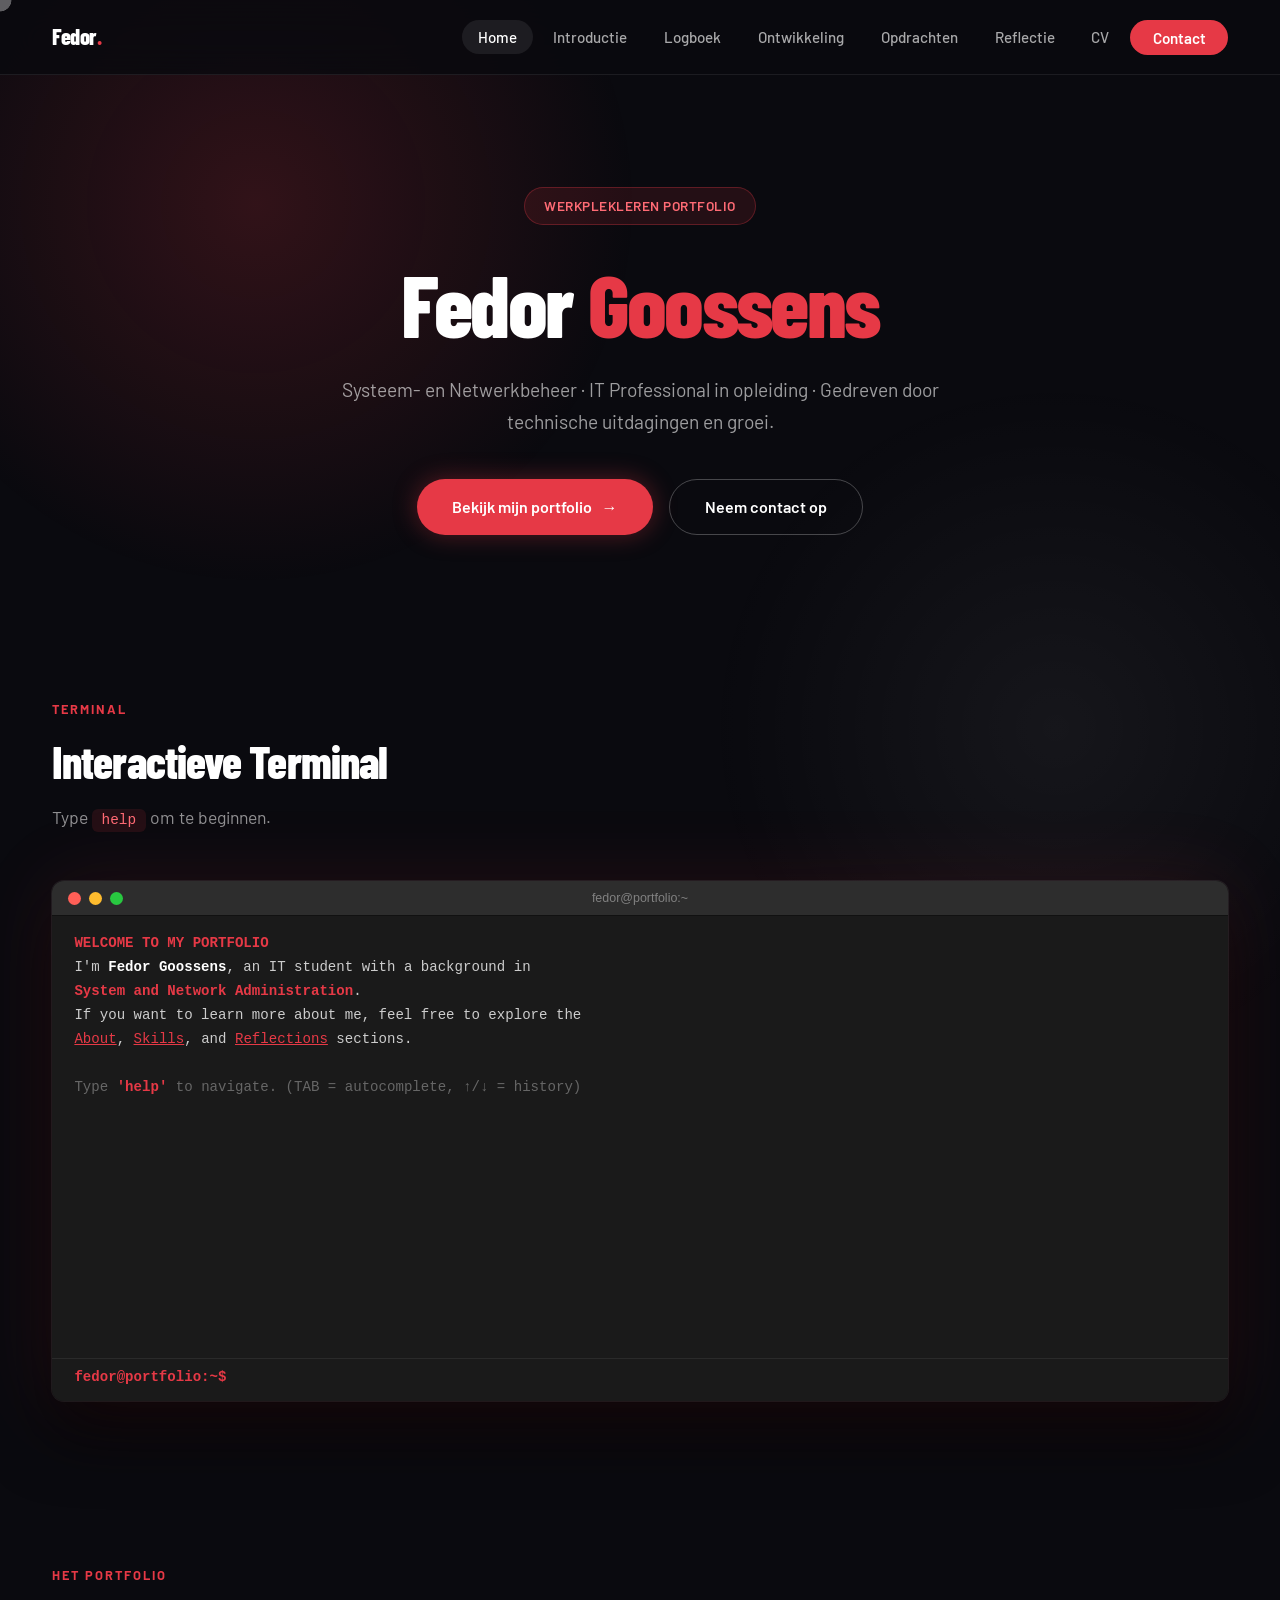
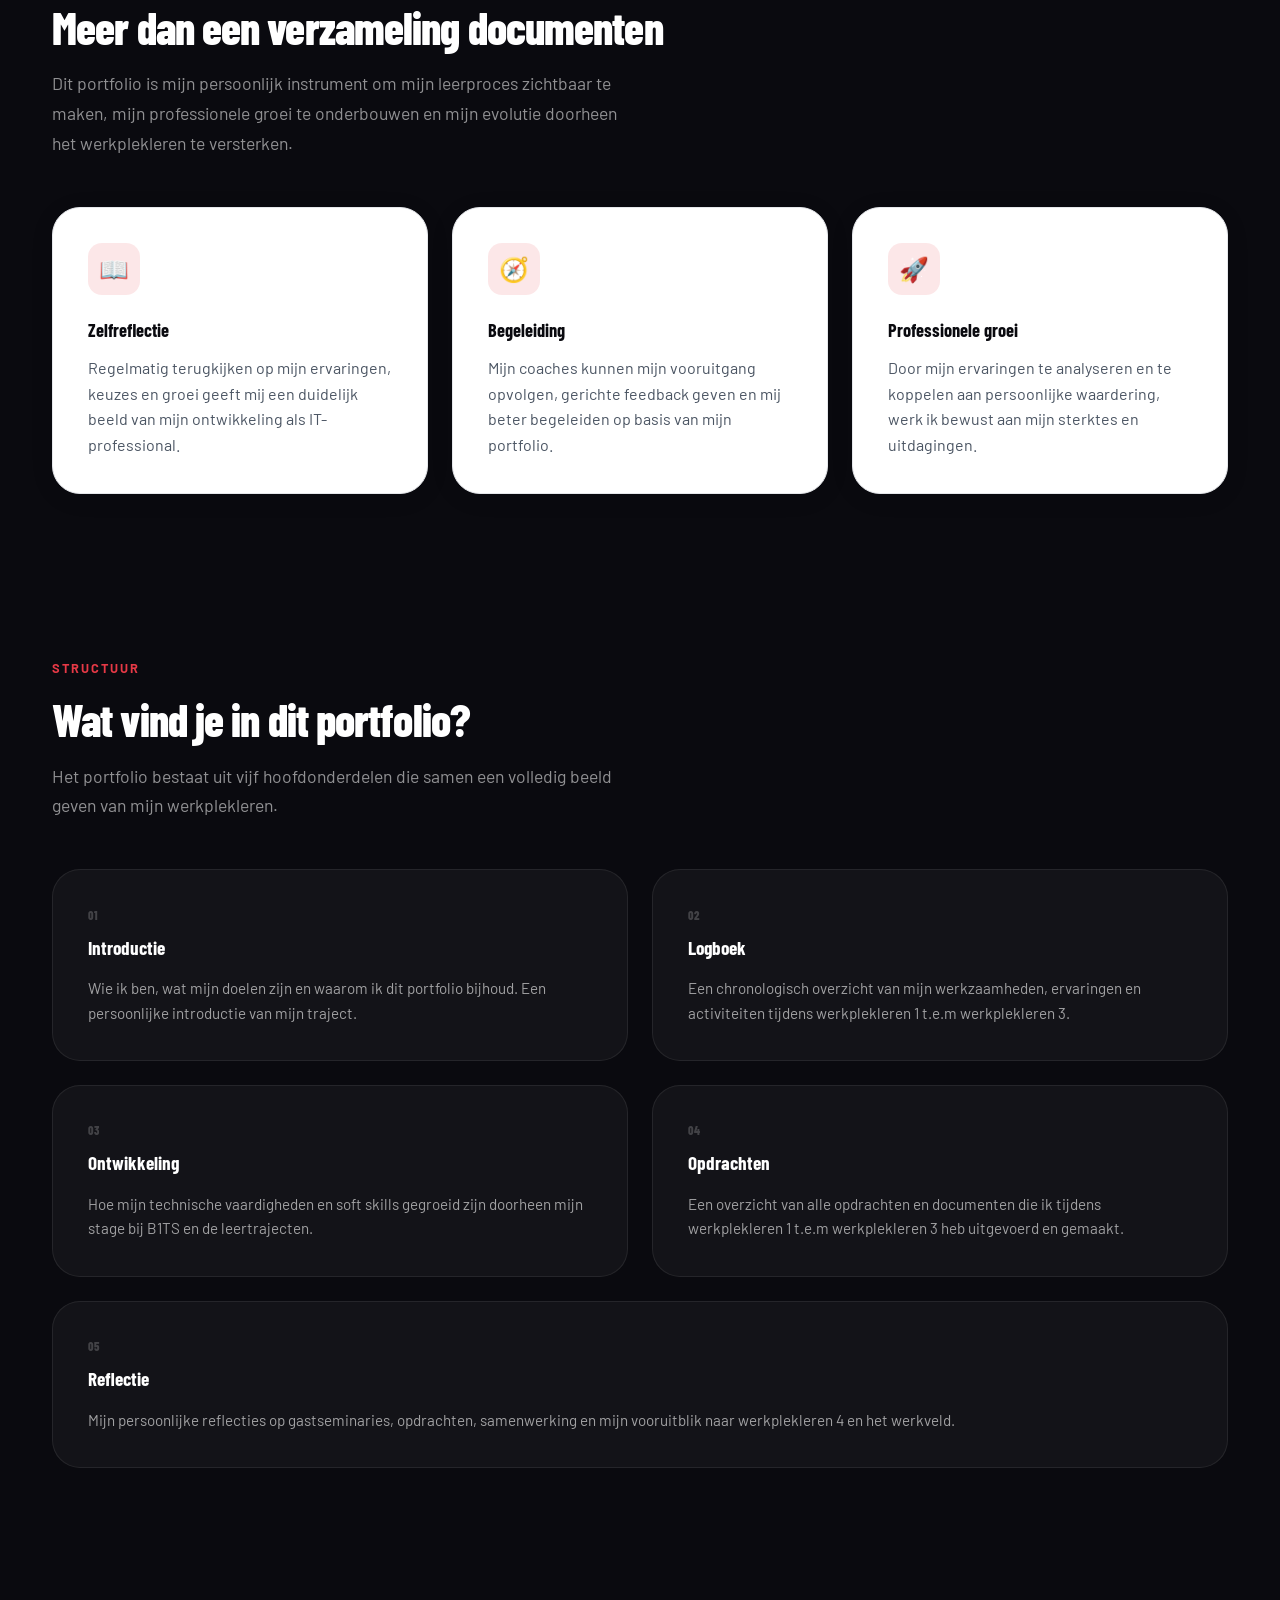
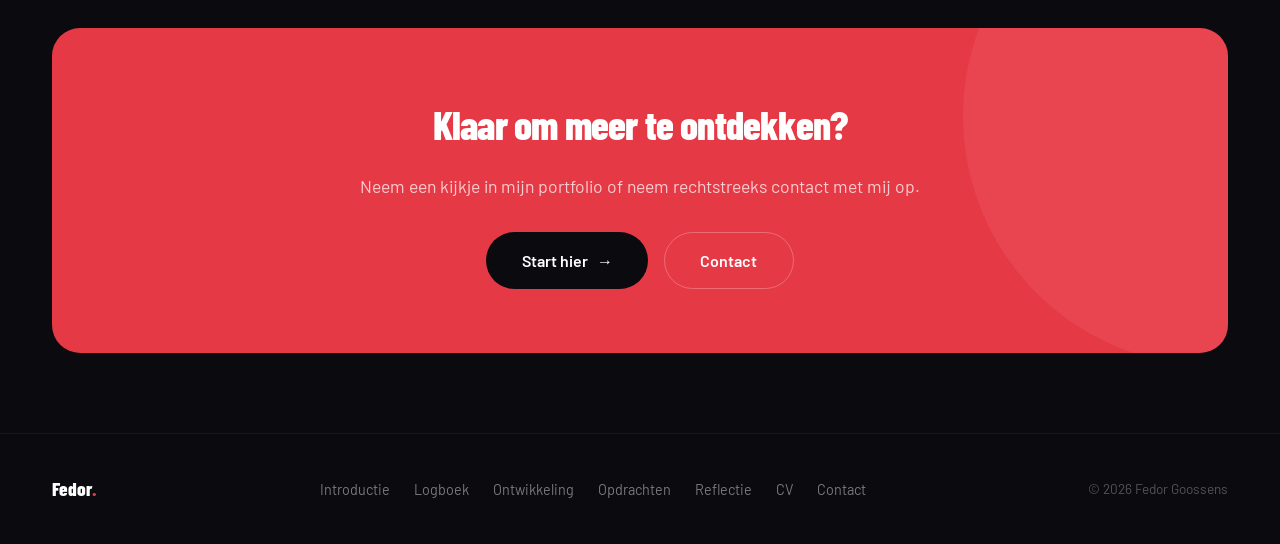
==== commit 96d23b81: "Update index.html" ====
--- a/index.html
+++ b/index.html
@@ -122,7 +122,7 @@
             <a href="logboek.html" class="card-dark fade-up d2" style="text-decoration:none;">
                 <div class="step-number">02</div>
                 <h3>Logboek</h3>
-                <p>Een chronologisch overzicht van mijn werkzaamheden, ervaringen en activiteiten tijdens WPL1, WPL2 en WPL3.</p>
+                <p>Een chronologisch overzicht van mijn werkzaamheden, ervaringen en activiteiten tijdens werkplekleren 1 t.e.m werkplekleren 3.</p>
             </a>
             <a href="ontwikkeling.html" class="card-dark fade-up d3" style="text-decoration:none;">
                 <div class="step-number">03</div>
@@ -132,12 +132,12 @@
             <a href="opdrachten.html" class="card-dark fade-up d4" style="text-decoration:none;">
                 <div class="step-number">04</div>
                 <h3>Opdrachten</h3>
-                <p>Een overzicht van alle opdrachten en documenten die ik tijdens WPL1, WPL2 en WPL3 heb uitgevoerd en gemaakt.</p>
+                <p>Een overzicht van alle opdrachten en documenten die ik tijdens werkplekleren 1 t.e.m werkplekleren 3 heb uitgevoerd en gemaakt.</p>
             </a>
             <a href="reflectie.html" class="card-dark fade-up d5" style="text-decoration:none; grid-column: 1 / -1;">
                 <div class="step-number">05</div>
                 <h3>Reflectie</h3>
-                <p>Mijn persoonlijke reflecties op gastseminaries, opdrachten, samenwerking en mijn vooruitblik naar WPL4 en het werkveld.</p>
+                <p>Mijn persoonlijke reflecties op gastseminaries, opdrachten, samenwerking en mijn vooruitblik naar werkplekleren 4 en het werkveld.</p>
             </a>
         </div>
     </div>
@@ -321,10 +321,10 @@
 
         case 'status':
             printBlank();
-            print('  <span class="t-green">●</span>  <span class="t-white">Beschikbaar voor WPL4</span>');
+            print('  <span class="t-green">●</span>  <span class="t-white">Beschikbaar voor werkplekleren 4</span>');
             print('  <span class="t-green">●</span>  <span class="t-white">Reactietijd: &lt; 24 uur</span>');
             print('  <span class="t-yellow">●</span>  <span class="t-white">Focus: Linux, netwerken & automatisatie</span>');
-            print('  <span class="t-cyan">●</span>  <span class="t-white">Stage bij B1TS – WPL3 voltooid</span>');
+            print('  <span class="t-cyan">●</span>  <span class="t-white">Stage bij B1TS – werkplekleren 3 voltooid</span>');
             printBlank();
             break;
 
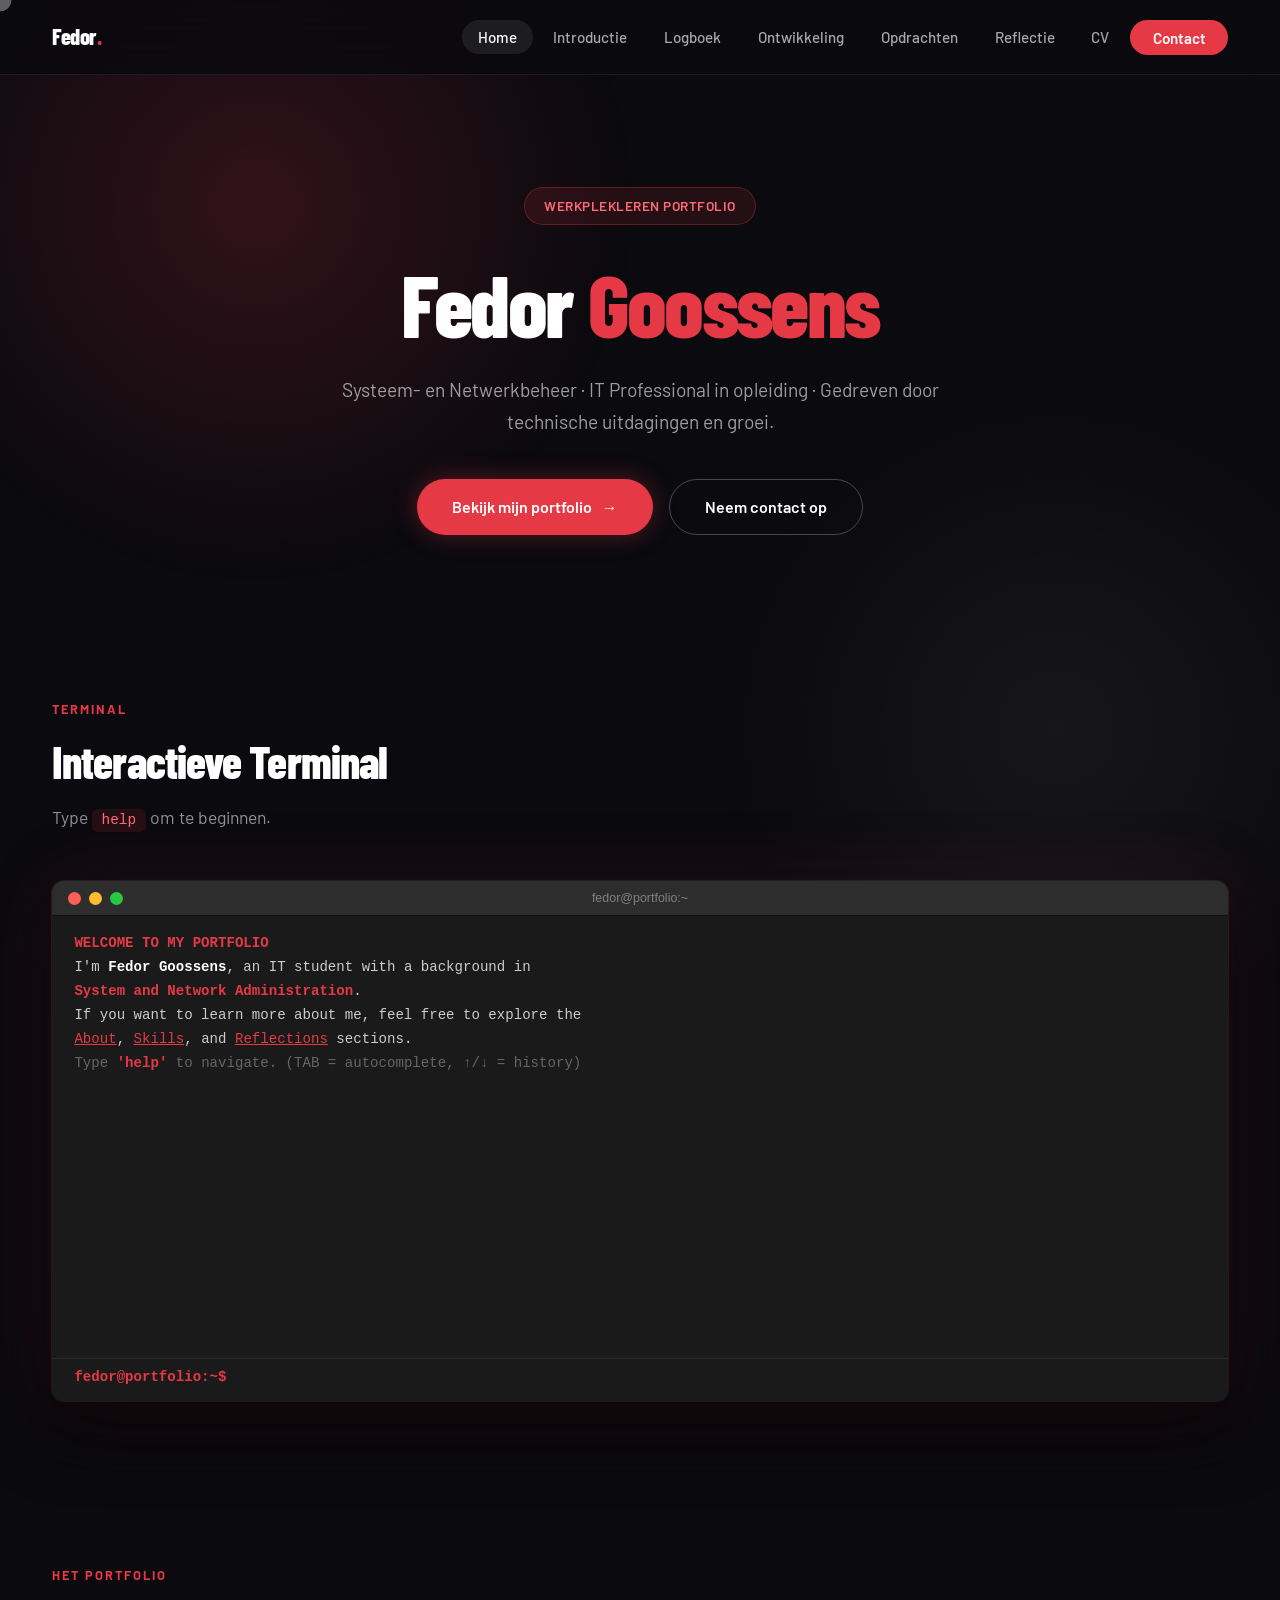
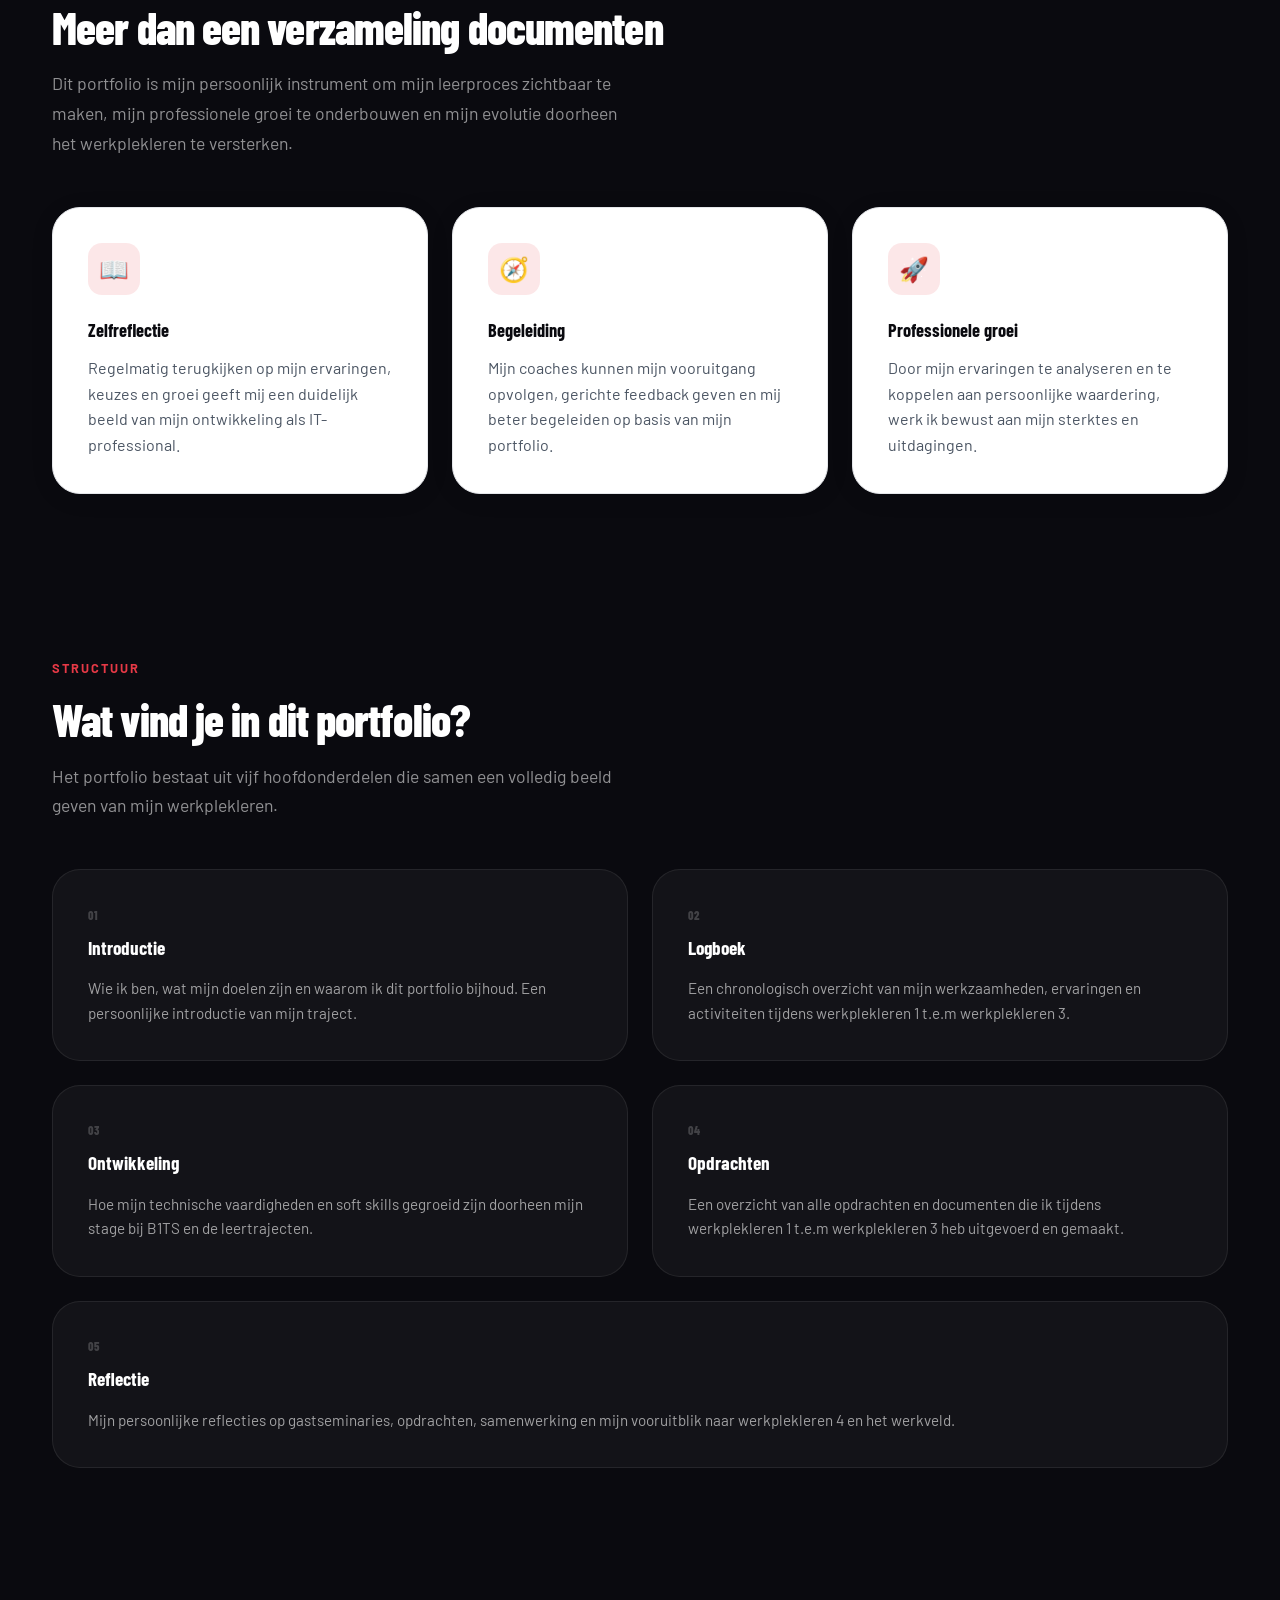
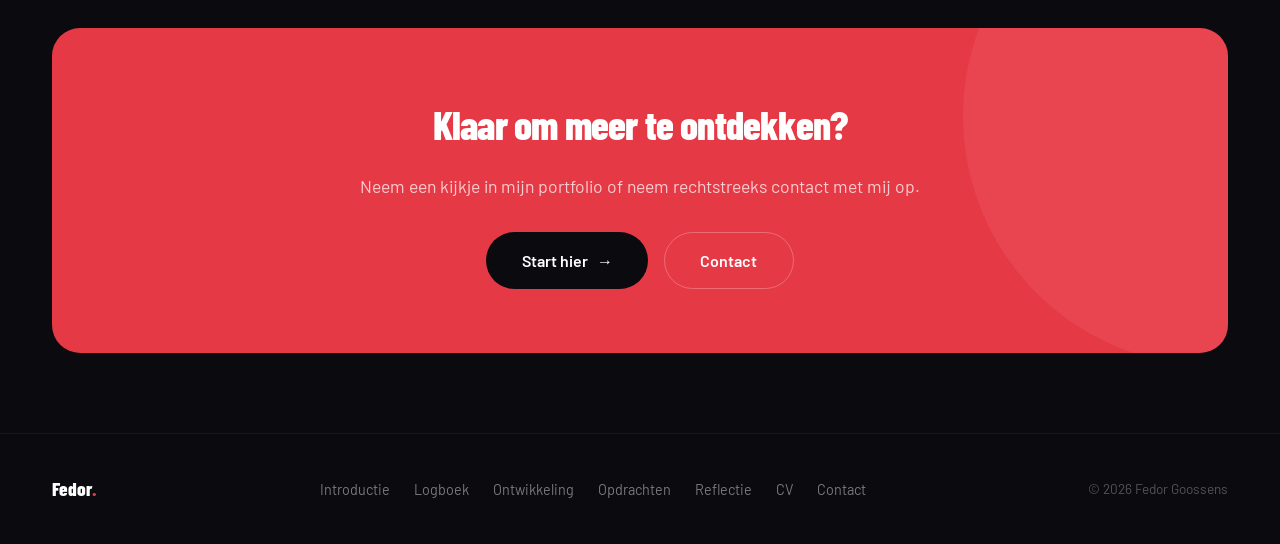
==== commit c4f7e0a9: "Update index.html" ====
--- a/index.html
+++ b/index.html
@@ -59,14 +59,7 @@
                     <span id="terminal-title">fedor@portfolio:~</span>
                 </div>
                 <div id="terminal-output">
-                    <div class="t-welcome">
-                        <span class="t-red">WELCOME TO MY PORTFOLIO</span><br>
-                        I'm <span class="t-white">Fedor Goossens</span>, an IT student with a background in<br>
-                        <span class="t-red">System and Network Administration</span>.<br>
-                        If you want to learn more about me, feel free to explore the<br>
-                        <span class="t-link" onclick="navigateTo('introductie.html')">About</span>, <span class="t-link" onclick="navigateTo('ontwikkeling.html')">Skills</span>, and <span class="t-link" onclick="navigateTo('reflectie.html')">Reflections</span> sections.<br><br>
-                        <span class="t-muted">Type <span class="t-red">'help'</span> to navigate. (TAB = autocomplete, ↑/↓ = history)</span>
-                    </div>
+                    <div class="t-welcome" id="t-welcome-block" style="opacity:0"></div>
                 </div>
                 <div id="terminal-input-line">
                     <span class="t-prompt">fedor@portfolio:~$&nbsp;</span>
@@ -210,9 +203,38 @@
 let historyIdx = -1;
 
 const COMMANDS = ['help','ls','whoami','skills','contact','status','ping','uptime','neofetch','man','clear',
-                  'introductie','logboek','ontwikkeling','opdrachten','reflectie','home'];
+                  'introductie','logboek','ontwikkeling','opdrachten','reflectie','home',
+                  'cv','resume','projects','education','languages','history',
+                  'sudo','cat','rm','git'];
 
 const BOOT_TIME = new Date(Date.now() - 1000 * 60 * 60 * 24 * 12);
+
+// ── Typewriter welkomstboodschap ──
+(function typewriterWelcome() {
+    const block = document.getElementById('t-welcome-block');
+    if (!block) return;
+    const lines = [
+        '<span class="t-red">WELCOME TO MY PORTFOLIO</span>',
+        'I\'m <span class="t-white">Fedor Goossens</span>, an IT student with a background in',
+        '<span class="t-red">System and Network Administration</span>.',
+        'If you want to learn more about me, feel free to explore the',
+        '<span class="t-link" onclick="navigateTo(\'introductie.html\')">About</span>, <span class="t-link" onclick="navigateTo(\'ontwikkeling.html\')">Skills</span>, and <span class="t-link" onclick="navigateTo(\'reflectie.html\')">Reflections</span> sections.',
+        '',
+        '<span class="t-muted">Type <span class="t-red">\'help\'</span> to navigate. (TAB = autocomplete, ↑/↓ = history)</span>',
+    ];
+    block.style.opacity = '1';
+    let lineIdx = 0;
+    function nextLine() {
+        if (lineIdx >= lines.length) return;
+        const lineEl = document.createElement('div');
+        lineEl.innerHTML = lines[lineIdx];
+        block.appendChild(lineEl);
+        output.scrollTop = output.scrollHeight;
+        lineIdx++;
+        setTimeout(nextLine, lineIdx === 1 ? 60 : 120);
+    }
+    setTimeout(nextLine, 300);
+})();
 
 function navigateTo(page) { window.location.href = page; }
 
@@ -252,11 +274,16 @@
             print('  <span class="t-cyan">ls</span> <span class="t-muted">[ -l ]</span>             toon secties');
             print('  <span class="t-cyan">whoami</span>                over mij');
             print('  <span class="t-cyan">skills</span> <span class="t-muted">[--top]</span>        toon vaardigheden');
+            print('  <span class="t-cyan">education</span>             opleiding &amp; school');
+            print('  <span class="t-cyan">languages</span>             gesproken talen');
+            print('  <span class="t-cyan">projects</span>              persoonlijke projecten');
+            print('  <span class="t-cyan">cv</span>                    bekijk mijn Curriculum Vitae');
             print('  <span class="t-cyan">contact</span>               contactgegevens');
             print('  <span class="t-cyan">status</span>                beschikbaarheid / focus');
             print('  <span class="t-cyan">ping</span> <span class="t-muted">&lt;target&gt;</span>         simuleer ping');
             print('  <span class="t-cyan">uptime</span>                portfolio uptime');
             print('  <span class="t-cyan">neofetch</span>              systeem samenvatting');
+            print('  <span class="t-cyan">history</span>               toon commando-geschiedenis');
             print('  <span class="t-cyan">man</span> <span class="t-muted">&lt;topic&gt;</span>           mini handleiding');
             print('  <span class="t-cyan">clear</span>                 leeg scherm');
             printBlank();
@@ -310,14 +337,10 @@
             }
             break;
 
-        case 'contact':
-            printBlank();
-            print('  <span class="t-table-key">📧 Email</span>     <span class="t-white">fedor.goossens@outlook.com</span>');
-            print('  <span class="t-table-key">🌐 Portfolio</span>  <span class="t-white">localhost:3000</span>');
-            printBlank();
-            print('  <span class="t-muted">Of ga direct naar de </span><span class="t-link" onclick="navigateTo(\'contact.html\')">contactpagina</span>');
-            printBlank();
-            break;
+        case 'contact':      navigateTo('contact.html');     break;
+
+        // Old contact command is now a nav shortcut — keep data command too
+
 
         case 'status':
             printBlank();
@@ -366,14 +389,24 @@
         case 'man':
             const topic = args[0];
             const manuals = {
-                whoami:   'Geeft informatie over Fedor Goossens: opleiding, stage, focus en sterktes.',
-                skills:   'Toont technische vaardigheden. Gebruik --top voor de top 5.',
-                contact:  'Toont contactgegevens en een link naar het contactformulier.',
-                ping:     'Simuleert een netwerkping naar een doelwit. Gebruik: ping <target>',
-                neofetch: 'Toont een systeem-samenvatting in ASCII stijl.',
-                status:   'Toont beschikbaarheid, reactietijd en huidige focus.',
-                ls:       'Toont de secties van het portfolio. Gebruik -l voor details.',
-                uptime:   'Toont hoe lang het portfolio al online is.',
+                whoami:         'Geeft informatie over Fedor Goossens: opleiding, stage, focus en sterktes.',
+                skills:         'Toont technische vaardigheden. Gebruik --top voor de top 5.',
+                contact:        'Navigeert naar de contactpagina.',
+                cv:             'Toont een samenvatting van het CV en een link naar cv.html.',
+                resume:         'Alias voor cv.',
+                projects:       'Toont een overzicht van persoonlijke en stage-projecten.',
+                education:      'Toont opleidingsinfo: school, diploma, focus en stages.',
+                languages:      'Toont gesproken talen met visuele niveaubalk.',
+                certifications: 'Toont behaalde en lopende certificaten en badges.',
+                history:        'Toont de eerder ingevoerde commando\'s in deze sessie.',
+                ping:           'Simuleert een netwerkping naar een doelwit. Gebruik: ping <target>',
+                neofetch:       'Toont een systeem-samenvatting in ASCII stijl.',
+                status:         'Toont beschikbaarheid, reactietijd en huidige focus.',
+                ls:             'Toont de secties van het portfolio. Gebruik -l voor details.',
+                uptime:         'Toont hoe lang het portfolio al online is.',
+                sudo:           'Probeer: sudo hire me 😏',
+                cat:            'Lees bestanden. Probeer: cat /etc/fedor',
+                git:            'Git commando\'s. Probeer: git log of git status',
             };
             if (!topic) {
                 print('<span class="t-yellow">Gebruik: man &lt;command&gt;</span>');
@@ -390,6 +423,147 @@
 
         case 'clear':
             output.innerHTML = '';
+            break;
+
+        case 'cv':
+        case 'resume':
+            printBlank();
+            print('  <span class="t-white t-bold">📄 Curriculum Vitae – Fedor Goossens</span>');
+            printBlank();
+            print('  <span class="t-table-key">Naam</span>          <span class="t-table-val">Fedor Goossens</span>');
+            print('  <span class="t-table-key">Opleiding</span>     <span class="t-table-val">Graduaat Systeem- en Netwerkbeheer</span>');
+            print('  <span class="t-table-key">Stage</span>         <span class="t-table-val">B1TS – IT bedrijf</span>');
+            print('  <span class="t-table-key">Email</span>         <span class="t-table-val">fedor.goossens@outlook.com</span>');
+            printBlank();
+            print('  <span class="t-muted">Bekijk mijn volledige CV: </span><span class="t-link" onclick="navigateTo(\'cv.html\')">cv.html</span>');
+            printBlank();
+            break;
+
+        case 'projects':
+            printBlank();
+            print('<span class="t-white t-bold">Projecten:</span>');
+            printBlank();
+            print('  <span class="t-red">▸</span> <span class="t-white">Portfolio Website</span>     <span class="t-muted">— deze interactieve terminal-portfolio (HTML/CSS/JS)</span>');
+            print('  <span class="t-red">▸</span> <span class="t-white">MDT Deployment</span>       <span class="t-muted">— Windows automatisch uitrollen via Microsoft Deployment Toolkit</span>');
+            print('  <span class="t-red">▸</span> <span class="t-white">VLAN Segmentatie</span>     <span class="t-muted">— netwerksegmentatie met UniFi &amp; WatchGuard bij B1TS</span>');
+            print('  <span class="t-red">▸</span> <span class="t-white">Linux Server Setup</span>   <span class="t-muted">— Ubuntu Server configuratie &amp; Podman containers</span>');
+            printBlank();
+            print('  <span class="t-muted">Meer details: </span><span class="t-link" onclick="navigateTo(\'opdrachten.html\')">opdrachten</span>');
+            printBlank();
+            break;
+
+        case 'education':
+            printBlank();
+            print('<span class="t-white t-bold">Opleiding:</span>');
+            printBlank();
+            print('  <span class="t-table-key">Diploma</span>       <span class="t-table-val">Graduaat Systeem- en Netwerkbeheer</span>');
+            print('  <span class="t-table-key">School</span>        <span class="t-table-val">PXL / Graduaatsopleiding</span>');
+            print('  <span class="t-table-key">Land</span>          <span class="t-table-val">België</span>');
+            print('  <span class="t-table-key">Focus</span>         <span class="t-table-val">Netwerken, Servers, Linux, Cloud, Automatisatie</span>');
+            print('  <span class="t-table-key">Werkplekleren</span> <span class="t-table-val">stage bij B1TS (WPL1 – WPL4)</span>');
+            printBlank();
+            break;
+
+        case 'languages':
+            printBlank();
+            print('<span class="t-white t-bold">Talen:</span>');
+            printBlank();
+            print('  <span class="t-green">████████████████████</span>  <span class="t-white">Nederlands</span>   <span class="t-muted">Moedertaal</span>');
+            print('  <span class="t-green">████████████████</span><span class="t-muted">████</span>  <span class="t-white">Engels</span>       <span class="t-muted">Gevorderd</span>');
+            print('  <span class="t-green">████████</span><span class="t-muted">████████████</span>  <span class="t-white">Frans</span>        <span class="t-muted">Basiskennis</span>');
+            printBlank();
+            break;
+
+        case 'history':
+            printBlank();
+            if (history.length === 0) {
+                print('  <span class="t-muted">Nog geen commando\'s ingevoerd.</span>');
+            } else {
+                history.slice().reverse().forEach((cmd, i) => {
+                    print(`  <span class="t-muted">${String(i + 1).padStart(3, ' ')}</span>  <span class="t-white">${escHtml(cmd)}</span>`);
+                });
+            }
+            printBlank();
+            break;
+
+        case 'sudo':
+            if (args.join(' ').toLowerCase() === 'hire me') {
+                printBlank();
+                print('  <span class="t-green">✔ sudo: authenticatie geslaagd</span>');
+                print('  <span class="t-green">✔ Verzoek verwerkt: hire Fedor Goossens</span>');
+                printBlank();
+                print('  <span class="t-white">Uitstekende keuze! 🎉</span>');
+                print('  <span class="t-muted">Stuur mij een bericht via </span><span class="t-link" onclick="navigateTo(\'contact.html\')">contact</span>');
+                printBlank();
+            } else if (args[0] === 'rm' || (args[0] === '-rf' && args[1] === '/')) {
+                print('  <span class="t-red">rm: het verwijderen van \'/\' is niet toegestaan</span>');
+                print('  <span class="t-muted">Gelukkig maar. Dit portfolio is te mooi om te deleten.</span>');
+            } else {
+                print(`  <span class="t-yellow">sudo: ${escHtml(args.join(' ')|| 'commando')}: permission denied</span>`);
+                print('  <span class="t-muted">Tip: probeer \'sudo hire me\'</span>');
+            }
+            break;
+
+        case 'cat':
+            if (args[0] === '/etc/fedor') {
+                printBlank();
+                print('  <span class="t-muted"># /etc/fedor – systeemconfiguratie</span>');
+                printBlank();
+                print('  <span class="t-cyan">NAME</span>=<span class="t-green">"Fedor Goossens"</span>');
+                print('  <span class="t-cyan">ROLE</span>=<span class="t-green">"IT Student / Junior Sysadmin"</span>');
+                print('  <span class="t-cyan">STAGE</span>=<span class="t-green">"B1TS"</span>');
+                print('  <span class="t-cyan">COFFEE_DEPENDENCY</span>=<span class="t-green">"HIGH"</span>');
+                print('  <span class="t-cyan">BUG_TOLERANCE</span>=<span class="t-green">"LOW"</span>');
+                print('  <span class="t-cyan">LEARNS_FAST</span>=<span class="t-green">"true"</span>');
+                print('  <span class="t-cyan">AVAILABLE_FOR_HIRE</span>=<span class="t-green">"true"</span>');
+                printBlank();
+            } else if (args[0]) {
+                print(`  <span class="t-yellow">cat: ${escHtml(args[0])}: Bestand niet gevonden</span>`);
+                print('  <span class="t-muted">Tip: probeer \'cat /etc/fedor\'</span>');
+            } else {
+                print('  <span class="t-yellow">Gebruik: cat &lt;bestand&gt;</span>');
+            }
+            break;
+
+        case 'rm':
+            if (args.includes('-rf') && (args.includes('/') || args.includes('--no-preserve-root'))) {
+                print('  <span class="t-red">rm: het verwijderen van \'/\' is geblokkeerd</span>');
+                print('  <span class="t-red">error: portfolio te kostbaar om te verwijderen 💀</span>');
+                print('  <span class="t-muted">nice try.</span>');
+            } else {
+                print(`  <span class="t-yellow">rm: ontbrekende operand — gebruik -rf / voor... nee, doe dat niet.</span>`);
+            }
+            break;
+
+        case 'git':
+            if (args[0] === 'log') {
+                printBlank();
+                print('  <span class="t-yellow">commit a3f7d2c</span> <span class="t-muted">(HEAD → main)</span>');
+                print('  <span class="t-muted">Date: Nu</span>');
+                print('  <span class="t-white">  WPL4 gestart – graduaatsproef in uitvoering</span>');
+                printBlank();
+                print('  <span class="t-yellow">commit 9c1e84b</span>');
+                print('  <span class="t-muted">Date: 2025</span>');
+                print('  <span class="t-white">  Stage WPL3 voltooid bij B1TS – VLAN &amp; MDT opgezet</span>');
+                printBlank();
+                print('  <span class="t-yellow">commit 4d2a61f</span>');
+                print('  <span class="t-muted">Date: 2024</span>');
+                print('  <span class="t-white">  Gestart met opleiding Systeem- en Netwerkbeheer</span>');
+                printBlank();
+                print('  <span class="t-yellow">commit 0000001</span>');
+                print('  <span class="t-muted">Date: 2002</span>');
+                print('  <span class="t-white">  Initial commit: Fedor.exe geïnitialiseerd 🚀</span>');
+                printBlank();
+            } else if (args[0] === 'status') {
+                printBlank();
+                print('  On branch <span class="t-green">main</span>');
+                print('  Your branch is up to date with \'origin/main\'');
+                printBlank();
+                print('  <span class="t-green">nothing to commit, working tree clean</span>');
+                printBlank();
+            } else {
+                print(`  <span class="t-yellow">git: '${escHtml(args[0] || '')}' is geen git commando. Probeer 'git log' of 'git status'</span>`);
+            }
             break;
 
         // Navigatie shortcuts
